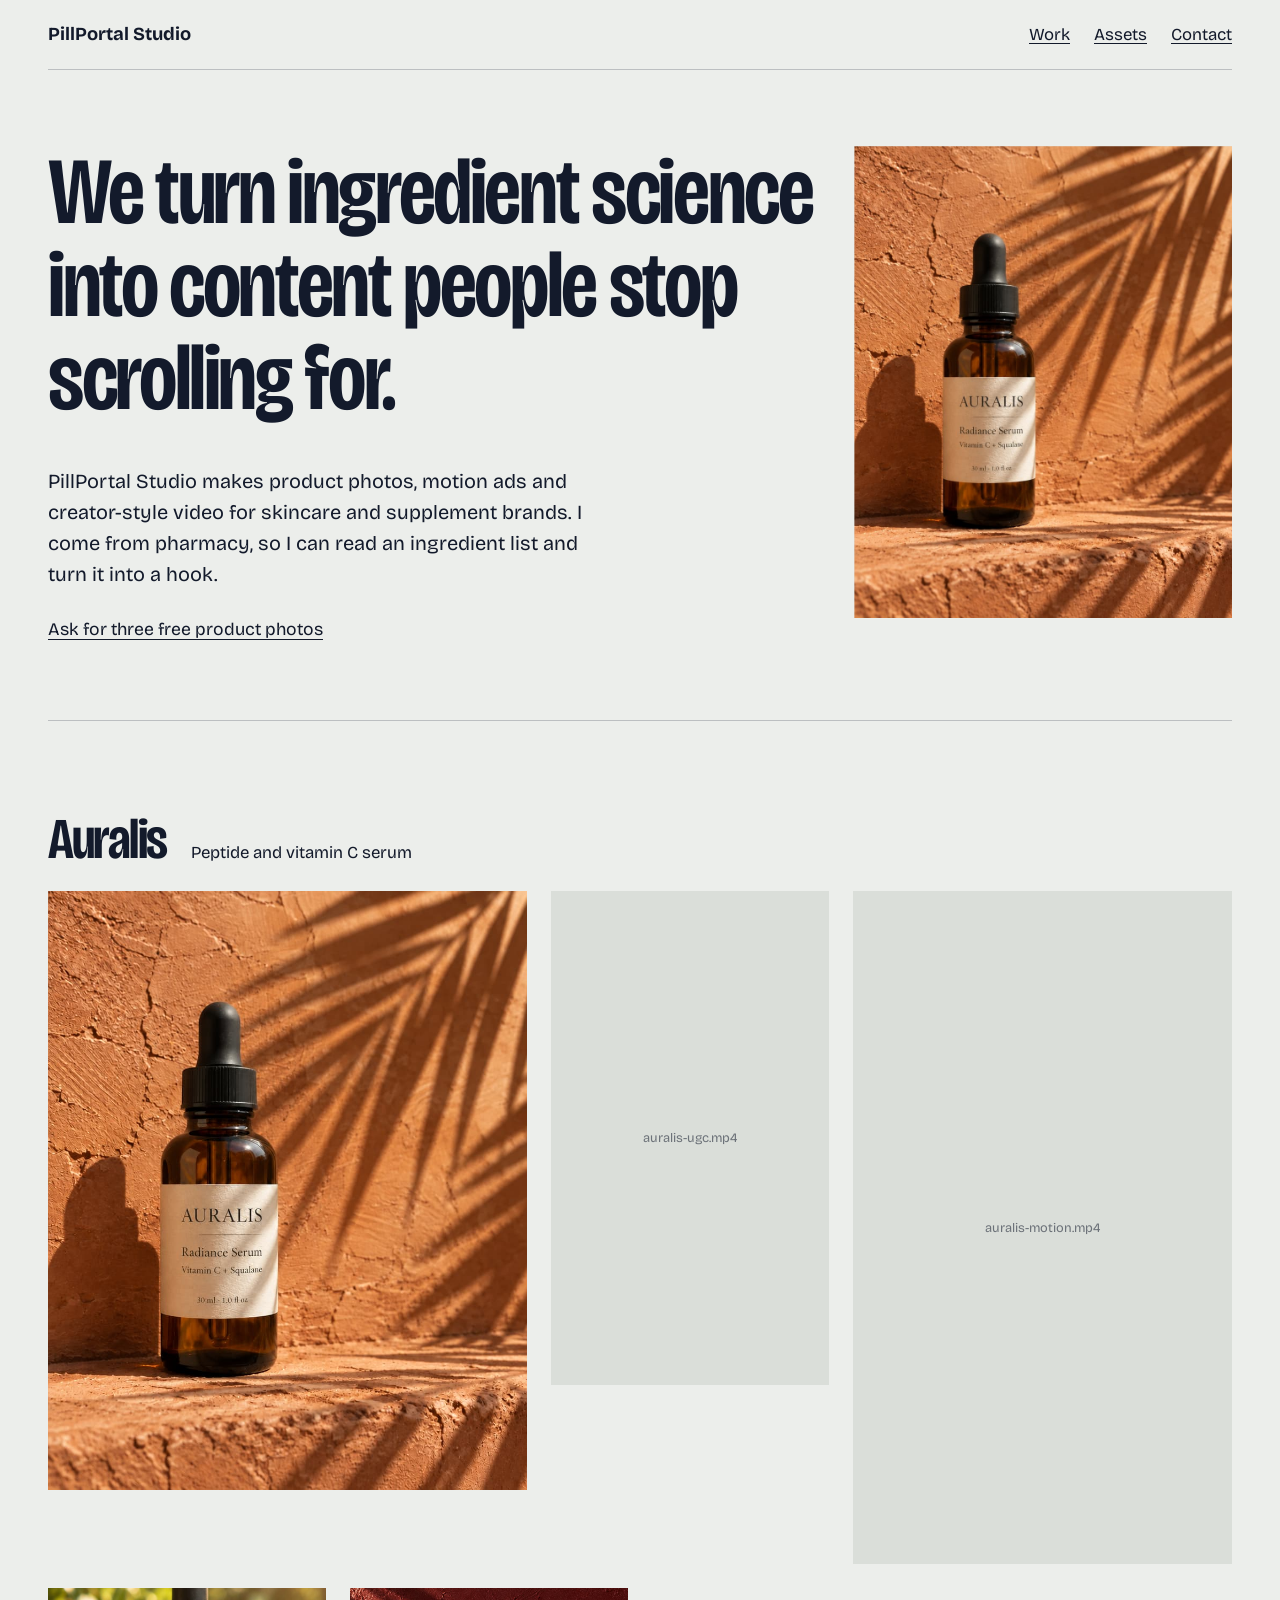
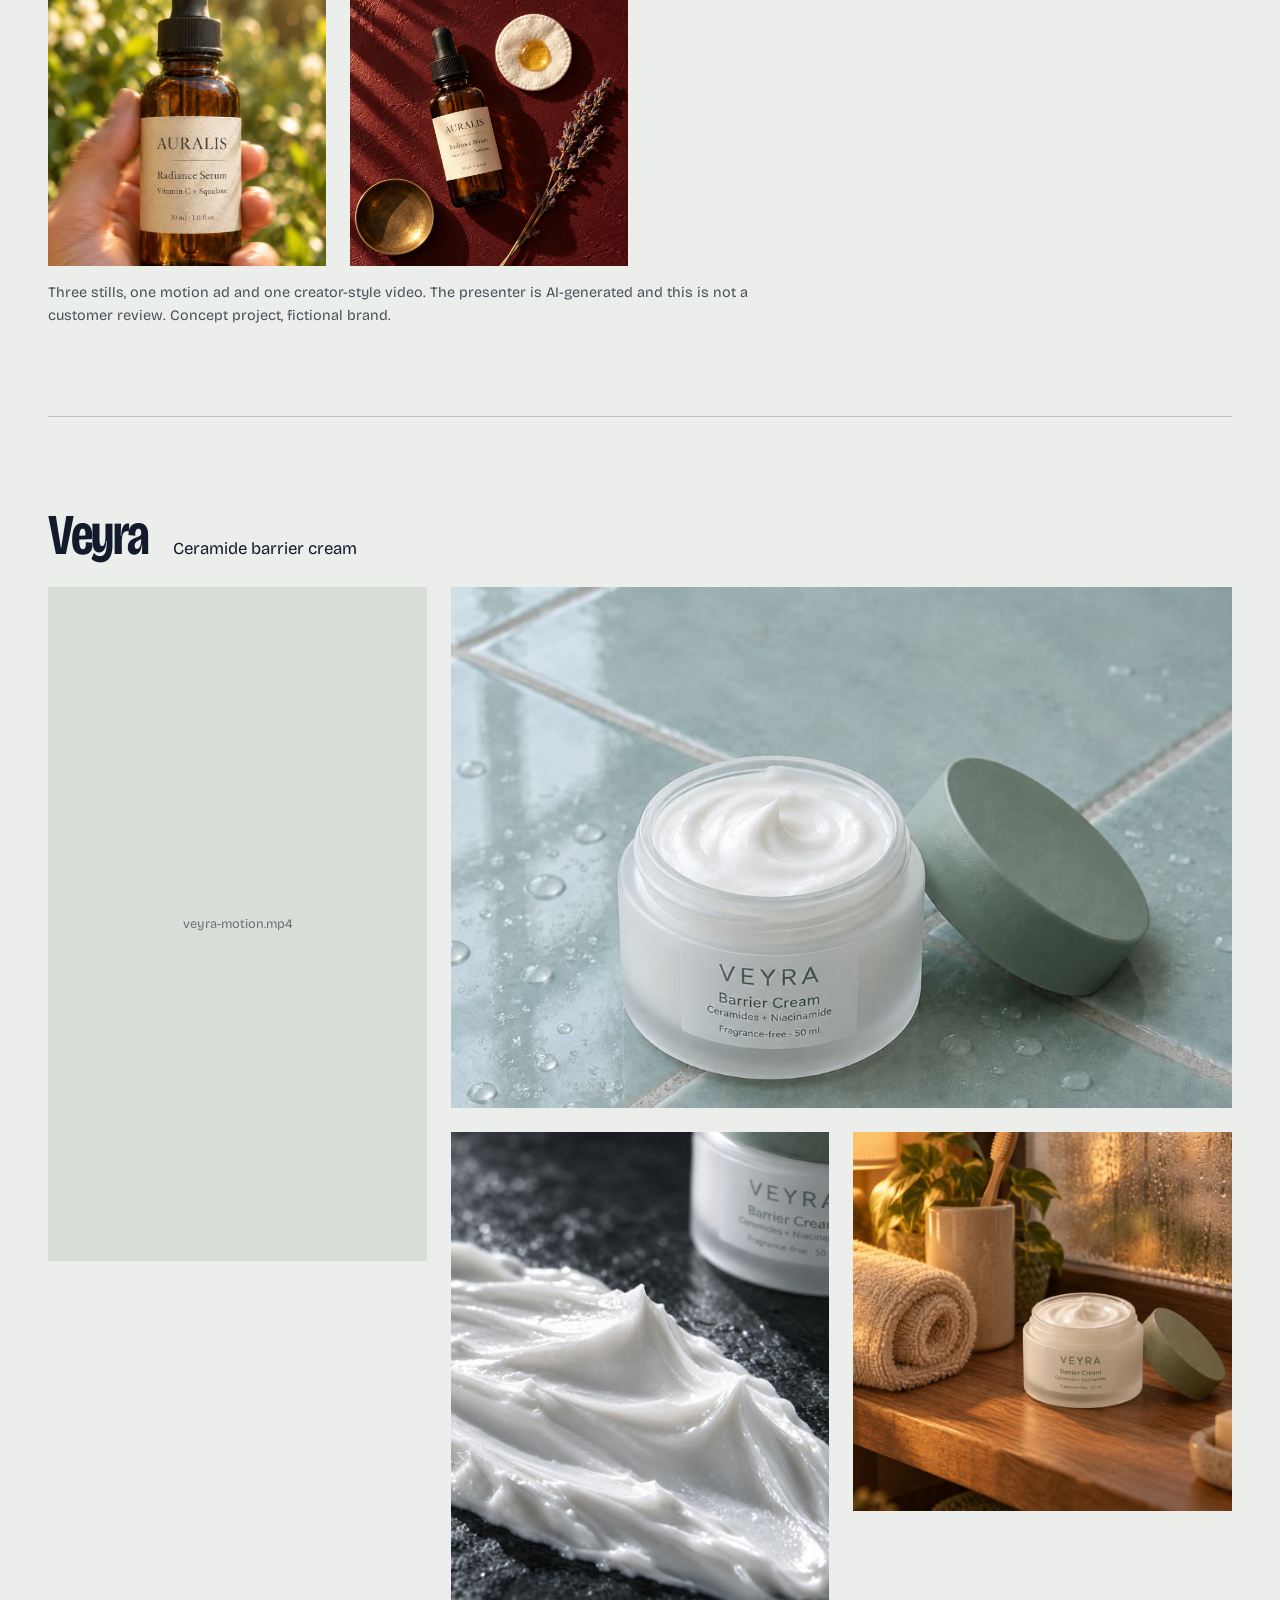
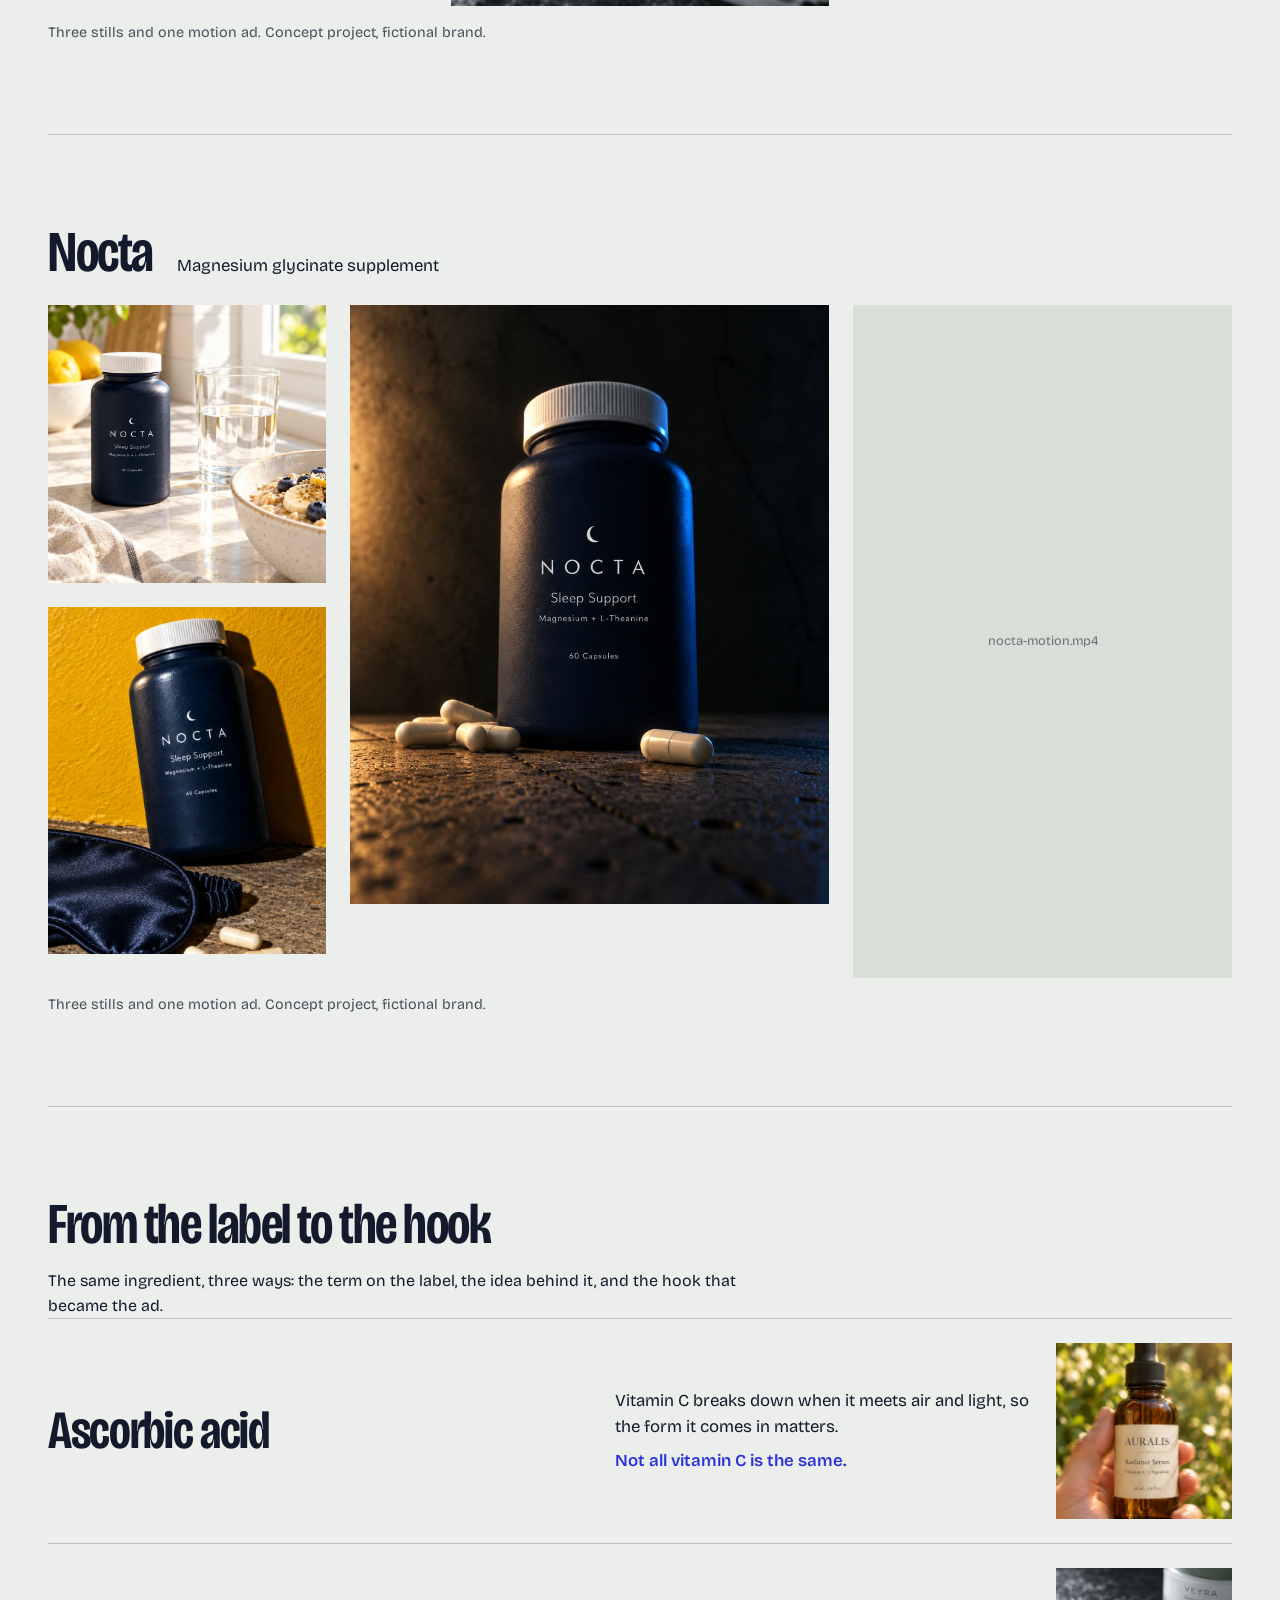
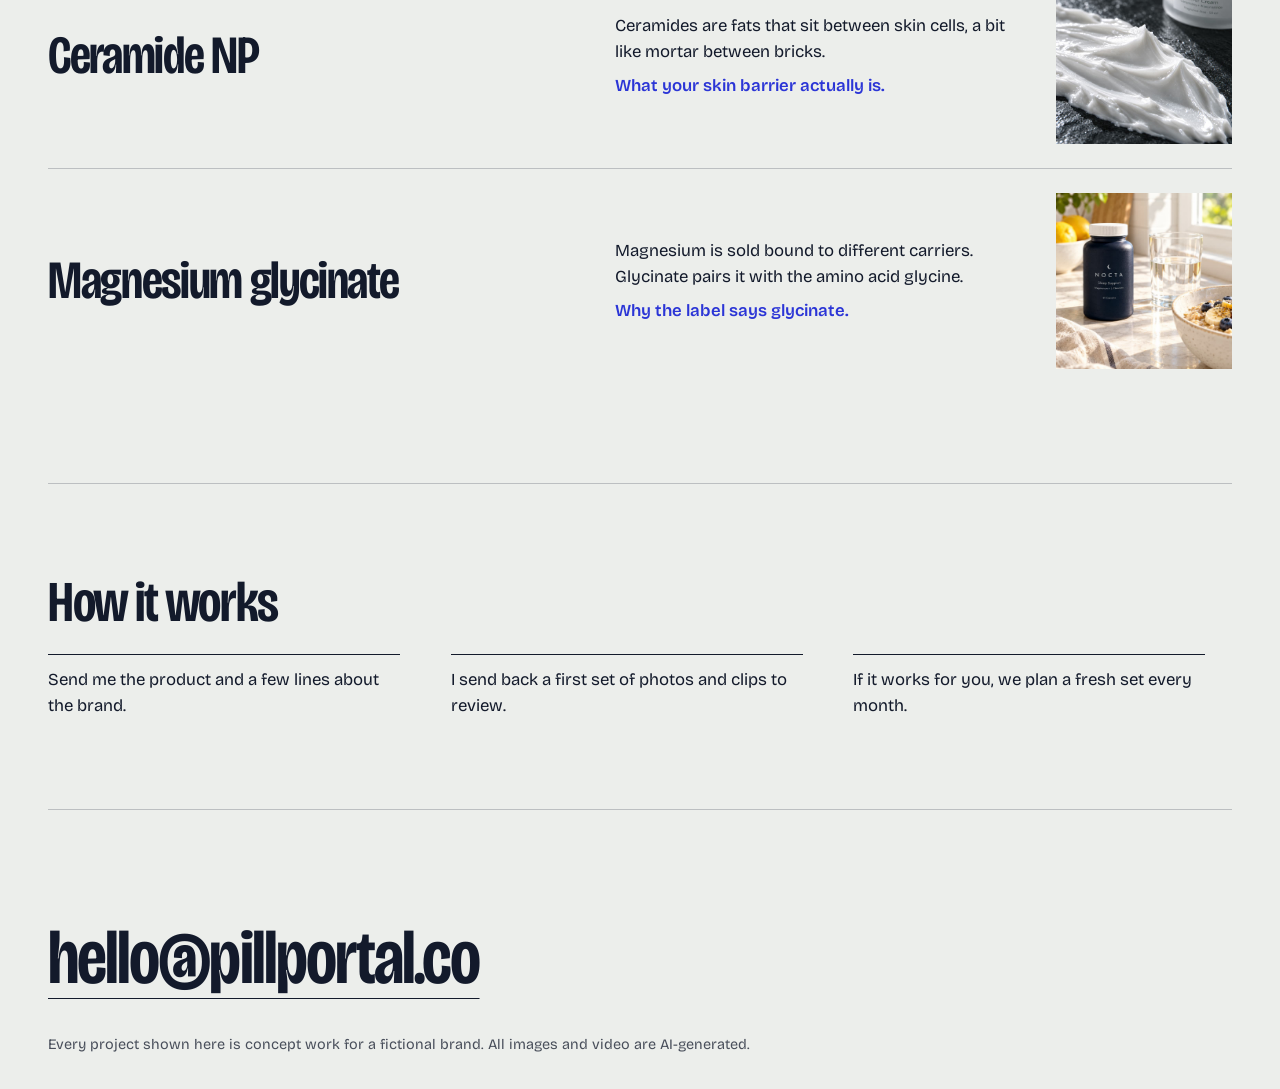
==== index.html @ 3cb45271 "Add files via upload" ====
<!doctype html><html lang="en"><head><title>PillPortal Studio: product content for skincare and supplement brands</title><meta name="description" content="Product photos, motion ads and creator-style video for skincare and supplement brands, written by someone who can read an ingredient list."><meta charset="utf-8"><meta name="viewport" content="width=device-width,initial-scale=1"><link rel="icon" href="data:image/svg+xml,%3Csvg xmlns=%22http://www.w3.org/2000/svg%22 viewBox=%220 0 32 32%22%3E%3Crect x=%224%22 y=%2212%22 width=%2224%22 height=%228%22 rx=%224%22 fill=%22%23131A2B%22/%3E%3Crect x=%2216%22 y=%2212%22 width=%2212%22 height=%228%22 rx=%224%22 fill=%22%232B35D6%22/%3E%3C/svg%3E"><link rel="preconnect" href="https://fonts.googleapis.com"><link rel="preconnect" href="https://fonts.gstatic.com" crossorigin><link href="https://fonts.googleapis.com/css2?family=Bricolage+Grotesque:opsz,wdth,wght@12..96,75..100,200..800&display=swap" rel="stylesheet"><link rel="stylesheet" href="style.css"></head><body><div class="wrap"><header><a class="mark" href="index.html">PillPortal Studio</a><nav><a href="index.html#work">Work</a><a href="assets.html">Assets</a><a href="mailto:hello@pillportal.co">Contact</a></nav></header>
<main><section class="hero"><h1>We turn ingredient science into content people stop scrolling for.</h1>
<p class="lede">PillPortal Studio makes product photos, motion ads and creator-style video for skincare and supplement brands. I come from pharmacy, so I can read an ingredient list and turn it into a hook.</p>
<p class="cta"><a href="mailto:hello@pillportal.co?subject=Three%20free%20product%20photos">Ask for three free product photos</a></p>
<figure class="slot r45" data-file="auralis-01.jpg" style=""><img src="assets/auralis-01.jpg" alt="Auralis serum bottle, concept still" onerror="this.remove()"></figure></section>

<section class="work" id="work"><div class="head"><h2>Auralis</h2><p>Peptide and vitamin C serum</p></div>
<div class="plate">
<figure class="slot r45 wide" data-file="auralis-01.jpg" style="grid-column:1/6"><img src="assets/auralis-01.jpg" alt="Auralis serum, concept still 1" onerror="this.remove()"></figure>
<figure class="slot r916" data-file="auralis-ugc.mp4" style="grid-column:6/9"><video src="assets/auralis-ugc.mp4#t=0.1" controls playsinline preload="metadata" aria-label="Auralis creator-style video" onerror="this.remove()"></video></figure>
<figure class="slot r916" data-file="auralis-motion.mp4" style="grid-column:9/13"><video src="assets/auralis-motion.mp4#t=0.1" autoplay muted loop playsinline preload="metadata" aria-label="Auralis motion ad" onerror="this.remove()"></video></figure>
<figure class="slot r11" data-file="auralis-02.jpg" style="grid-column:1/4"><img src="assets/auralis-02.jpg" alt="Auralis serum, concept still 2" onerror="this.remove()"></figure>
<figure class="slot r11" data-file="auralis-03.jpg" style="grid-column:4/7"><img src="assets/auralis-03.jpg" alt="Auralis serum, concept still 3" onerror="this.remove()"></figure></div>
<p class="note">Three stills, one motion ad and one creator-style video. The presenter is AI-generated and this is not a customer review. Concept project, fictional brand.</p></section>

<section class="work"><div class="head"><h2>Veyra</h2><p>Ceramide barrier cream</p></div>
<div class="plate">
<figure class="slot r916" data-file="veyra-motion.mp4" style="grid-column:1/5"><video src="assets/veyra-motion.mp4#t=0.1" autoplay muted loop playsinline preload="metadata" aria-label="Veyra motion ad" onerror="this.remove()"></video></figure>
<div style="grid-column:5/13;display:grid;gap:inherit"><figure class="slot r32" data-file="veyra-01.jpg" style=""><img src="assets/veyra-01.jpg" alt="Veyra cream, concept still 1" onerror="this.remove()"></figure><div style="display:grid;grid-template-columns:1fr 1fr;gap:inherit"><figure class="slot r45" data-file="veyra-02.jpg" style=""><img src="assets/veyra-02.jpg" alt="Veyra cream, concept still 2" onerror="this.remove()"></figure><figure class="slot r11" data-file="veyra-03.jpg" style=""><img src="assets/veyra-03.jpg" alt="Veyra cream, concept still 3" onerror="this.remove()"></figure></div></div></div>
<p class="note">Three stills and one motion ad. Concept project, fictional brand.</p></section>

<section class="work"><div class="head"><h2>Nocta</h2><p>Magnesium glycinate supplement</p></div>
<div class="plate">
<div style="grid-column:1/4;display:grid;gap:inherit"><figure class="slot r11" data-file="nocta-02.jpg" style=""><img src="assets/nocta-02.jpg" alt="Nocta bottle, concept still 2" onerror="this.remove()"></figure><figure class="slot r45" data-file="nocta-03.jpg" style=""><img src="assets/nocta-03.jpg" alt="Nocta bottle, concept still 3" onerror="this.remove()"></figure></div>
<figure class="slot r45 wide" data-file="nocta-01.jpg" style="grid-column:4/9"><img src="assets/nocta-01.jpg" alt="Nocta bottle, concept still 1" onerror="this.remove()"></figure>
<figure class="slot r916" data-file="nocta-motion.mp4" style="grid-column:9/13"><video src="assets/nocta-motion.mp4#t=0.1" autoplay muted loop playsinline preload="metadata" aria-label="Nocta motion ad" onerror="this.remove()"></video></figure></div>
<p class="note">Three stills and one motion ad. Concept project, fictional brand.</p></section>

<section class="work"><h2>From the label to the hook</h2><p class="note" style="font-size:1rem;opacity:1">The same ingredient, three ways: the term on the label, the idea behind it, and the hook that became the ad.</p>
<div class="row"><div><p class="term">Ascorbic acid</p></div><div><p>Vitamin C breaks down when it meets air and light, so the form it comes in matters.</p><p class="hook">Not all vitamin C is the same.</p></div><figure class="slot r11" data-file="auralis-02.jpg" style=""><img src="assets/auralis-02.jpg" alt="" onerror="this.remove()"></figure></div>
<div class="row"><div><p class="term">Ceramide NP</p></div><div><p>Ceramides are fats that sit between skin cells, a bit like mortar between bricks.</p><p class="hook">What your skin barrier actually is.</p></div><figure class="slot r11" data-file="veyra-02.jpg" style=""><img src="assets/veyra-02.jpg" alt="" onerror="this.remove()"></figure></div>
<div class="row"><div><p class="term">Magnesium glycinate</p></div><div><p>Magnesium is sold bound to different carriers. Glycinate pairs it with the amino acid glycine.</p><p class="hook">Why the label says glycinate.</p></div><figure class="slot r11" data-file="nocta-02.jpg" style=""><img src="assets/nocta-02.jpg" alt="" onerror="this.remove()"></figure></div></section>

<section class="work"><h2>How it works</h2><ol class="steps"><li>Send me the product and a few lines about the brand.</li><li>I send back a first set of photos and clips to review.</li><li>If it works for you, we plan a fresh set every month.</li></ol></section></main>
<footer><a class="mail" href="mailto:hello@pillportal.co">hello@pillportal.co</a><p class="note">Every project shown here is concept work for a fictional brand. All images and video are AI-generated.</p></footer></div></body></html>
---- style.css ----
:root{--paper:#ECEEEB;--ink:#131A2B;--stamp:#2B35D6;--slot:#DADED9;--rule:rgba(19,26,43,.22)}
*{box-sizing:border-box;margin:0}
html{background:var(--paper);color:var(--ink)}
body{font:400 1.05rem/1.55 "Bricolage Grotesque",system-ui,sans-serif;padding:0 clamp(1rem,4vw,3rem)}
a{color:inherit;text-underline-offset:.2em;text-decoration-thickness:1px}
a:hover{color:var(--stamp)}
:focus-visible{outline:2px solid var(--stamp);outline-offset:3px}
.wrap{max-width:84rem;margin:0 auto}
header{display:flex;justify-content:space-between;align-items:baseline;gap:1rem;padding:1.25rem 0;border-bottom:1px solid var(--rule)}
.mark{font-weight:700;font-size:1.15rem;text-decoration:none}
nav{display:flex;gap:1.5rem}
h1,h2,.term{font-weight:600;font-variation-settings:"wdth" 80,"opsz" 96;letter-spacing:-.025em;line-height:.98}
h1{font-size:clamp(2.6rem,7.4vw,6.4rem)}
h2{font-size:clamp(2rem,4.6vw,3.6rem)}
.hero{display:grid;grid-template-columns:repeat(12,1fr);gap:clamp(1rem,2vw,2rem);padding:clamp(2rem,6vw,5rem) 0}
.hero h1{grid-column:1/9}
.lede{grid-column:1/7;font-size:1.25rem;max-width:34rem;margin-top:1rem}
.cta{grid-column:1/7;font-size:1.1rem}
.hero .slot{grid-column:9/13;grid-row:1/4;animation:wipe 1.1s cubic-bezier(.7,0,.2,1) both}
@keyframes wipe{from{clip-path:inset(0 0 100% 0)}to{clip-path:inset(0)}}
@media(prefers-reduced-motion:reduce){.hero .slot{animation:none}}
.slot{position:relative;background:var(--slot);overflow:hidden;display:grid;place-items:center}
.slot::after{content:attr(data-file);font-size:.8rem;opacity:.55;padding:.5rem;text-align:center}
.slot img,.slot video{position:absolute;inset:0;width:100%;height:100%;object-fit:cover;z-index:1;background:var(--slot)}
.r45{aspect-ratio:4/5}.r11{aspect-ratio:1}.r916{aspect-ratio:9/16}.r32{aspect-ratio:3/2}
.work,.block{padding:clamp(2.5rem,7vw,6rem) 0;border-top:1px solid var(--rule)}
.head{display:flex;flex-wrap:wrap;align-items:baseline;gap:.4rem 1.5rem;margin-bottom:1.5rem}
.plate{display:grid;grid-template-columns:repeat(12,1fr);gap:clamp(.75rem,2vw,1.5rem);align-items:start}
.plate>*{min-width:0}
.note{font-size:.9rem;opacity:.75;margin-top:1rem;max-width:46rem}
figcaption{font-size:.85rem;opacity:.75;margin-top:.4rem}
.row{display:grid;grid-template-columns:1.3fr 1fr 11rem;gap:1.5rem;align-items:center;padding:1.5rem 0;border-top:1px solid var(--rule)}
.term{font-size:clamp(1.8rem,4.2vw,3.6rem)}
.hook{color:var(--stamp);font-weight:600;margin-top:.5rem}
ol.steps{display:grid;grid-template-columns:repeat(3,1fr);gap:1.5rem;list-style:none;padding:0;margin-top:1.5rem}
ol.steps li{border-top:1px solid var(--ink);padding-top:.75rem;max-width:22rem}
footer{border-top:1px solid var(--rule);padding:clamp(2.5rem,7vw,6rem) 0 2rem}
.mail{font-size:clamp(1.8rem,6vw,5rem);font-weight:600;font-variation-settings:"wdth" 80,"opsz" 96;letter-spacing:-.025em}
@media(max-width:760px){
.hero h1,.lede,.cta{grid-column:1/-1}
.hero .slot{grid-column:1/-1;grid-row:auto;max-width:22rem}
.plate{grid-template-columns:1fr 1fr}
.plate>*{grid-column:auto!important}
.plate>.wide{grid-column:1/-1!important}
.row{grid-template-columns:1fr}.row .slot{max-width:11rem}
ol.steps{grid-template-columns:1fr}}
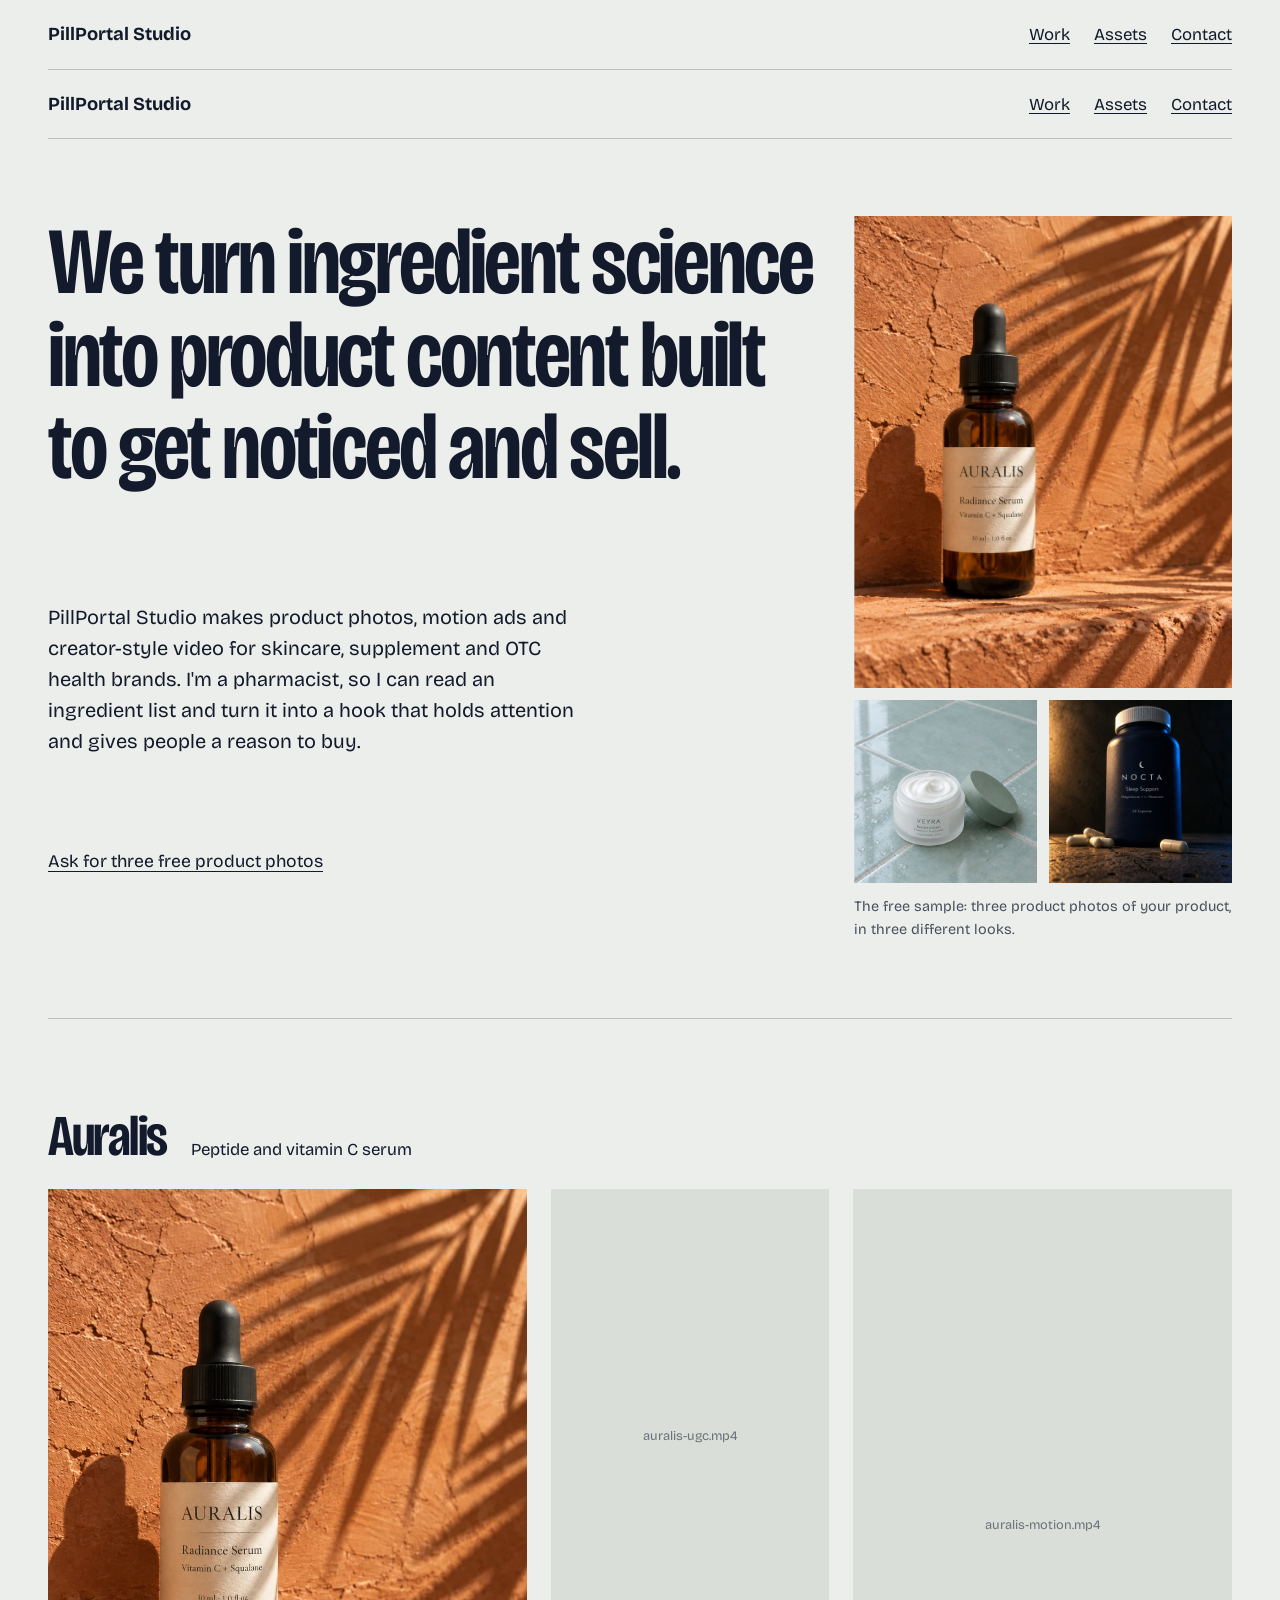
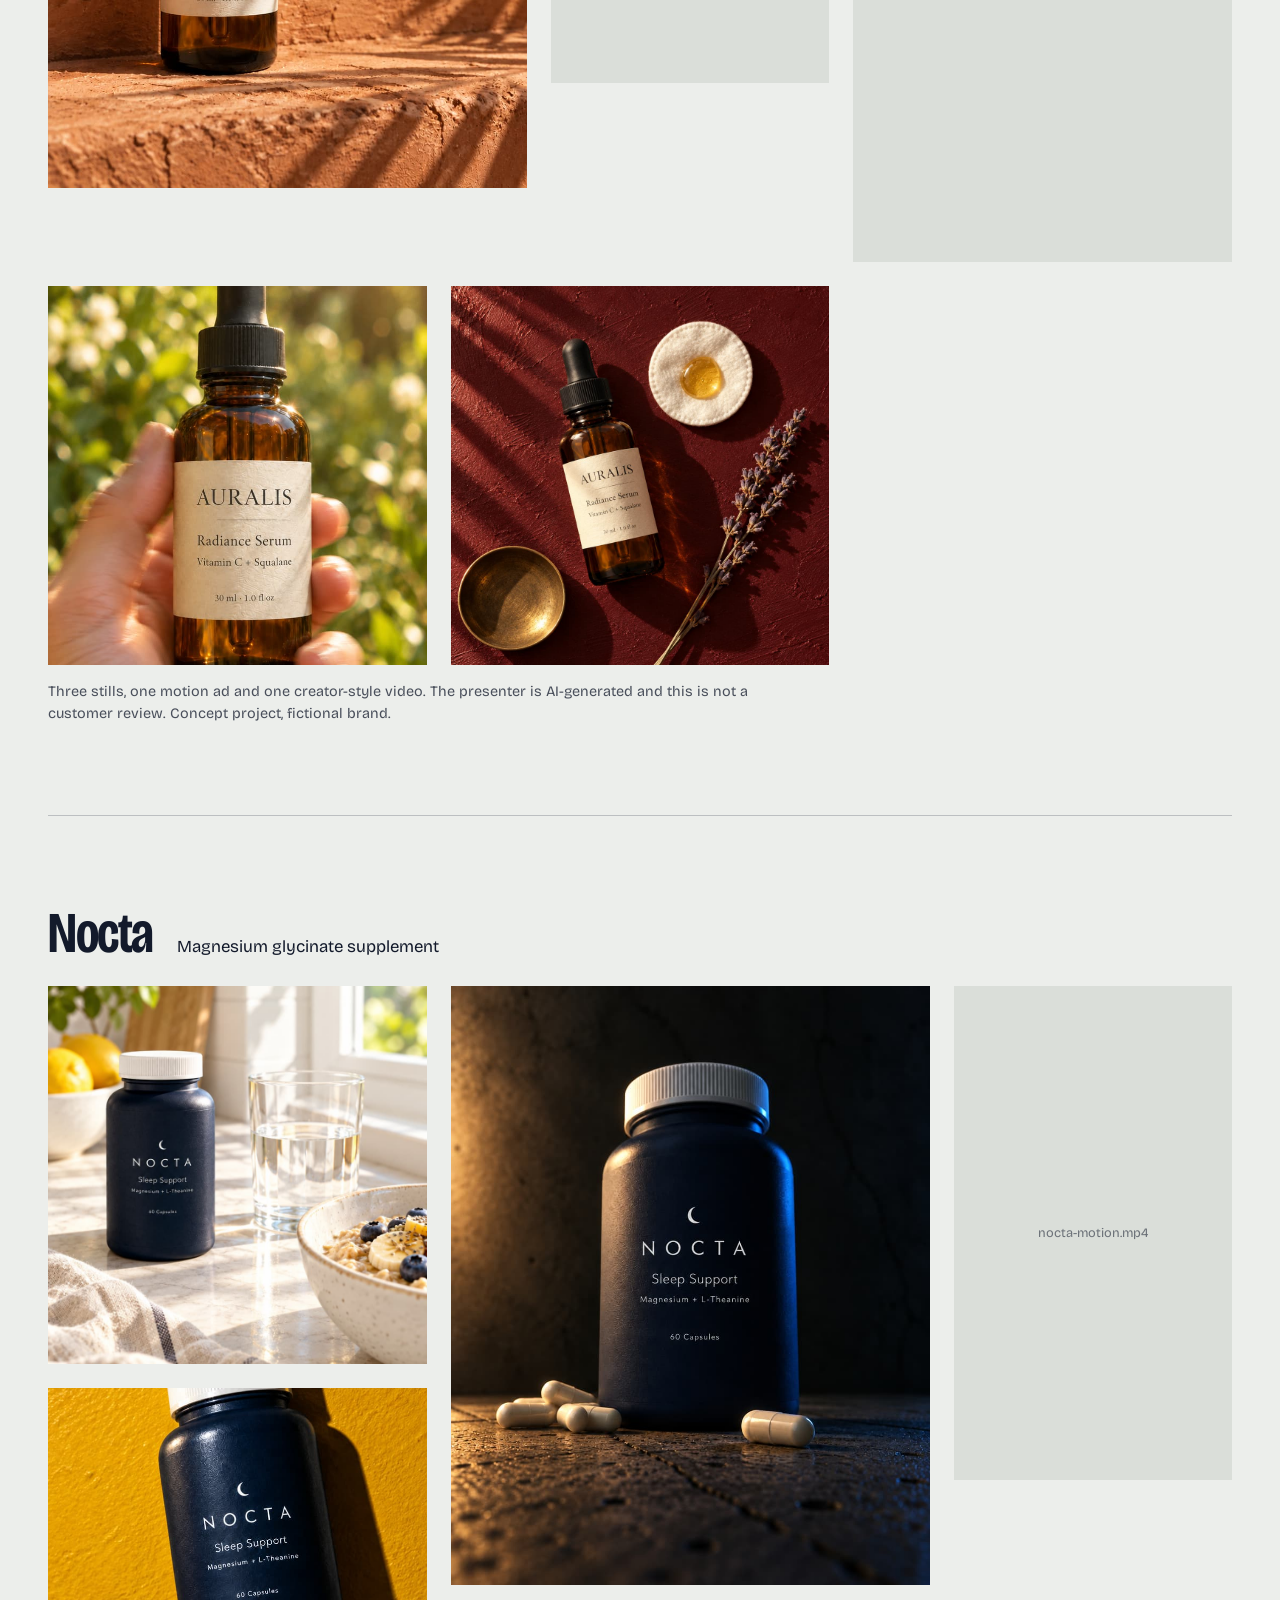
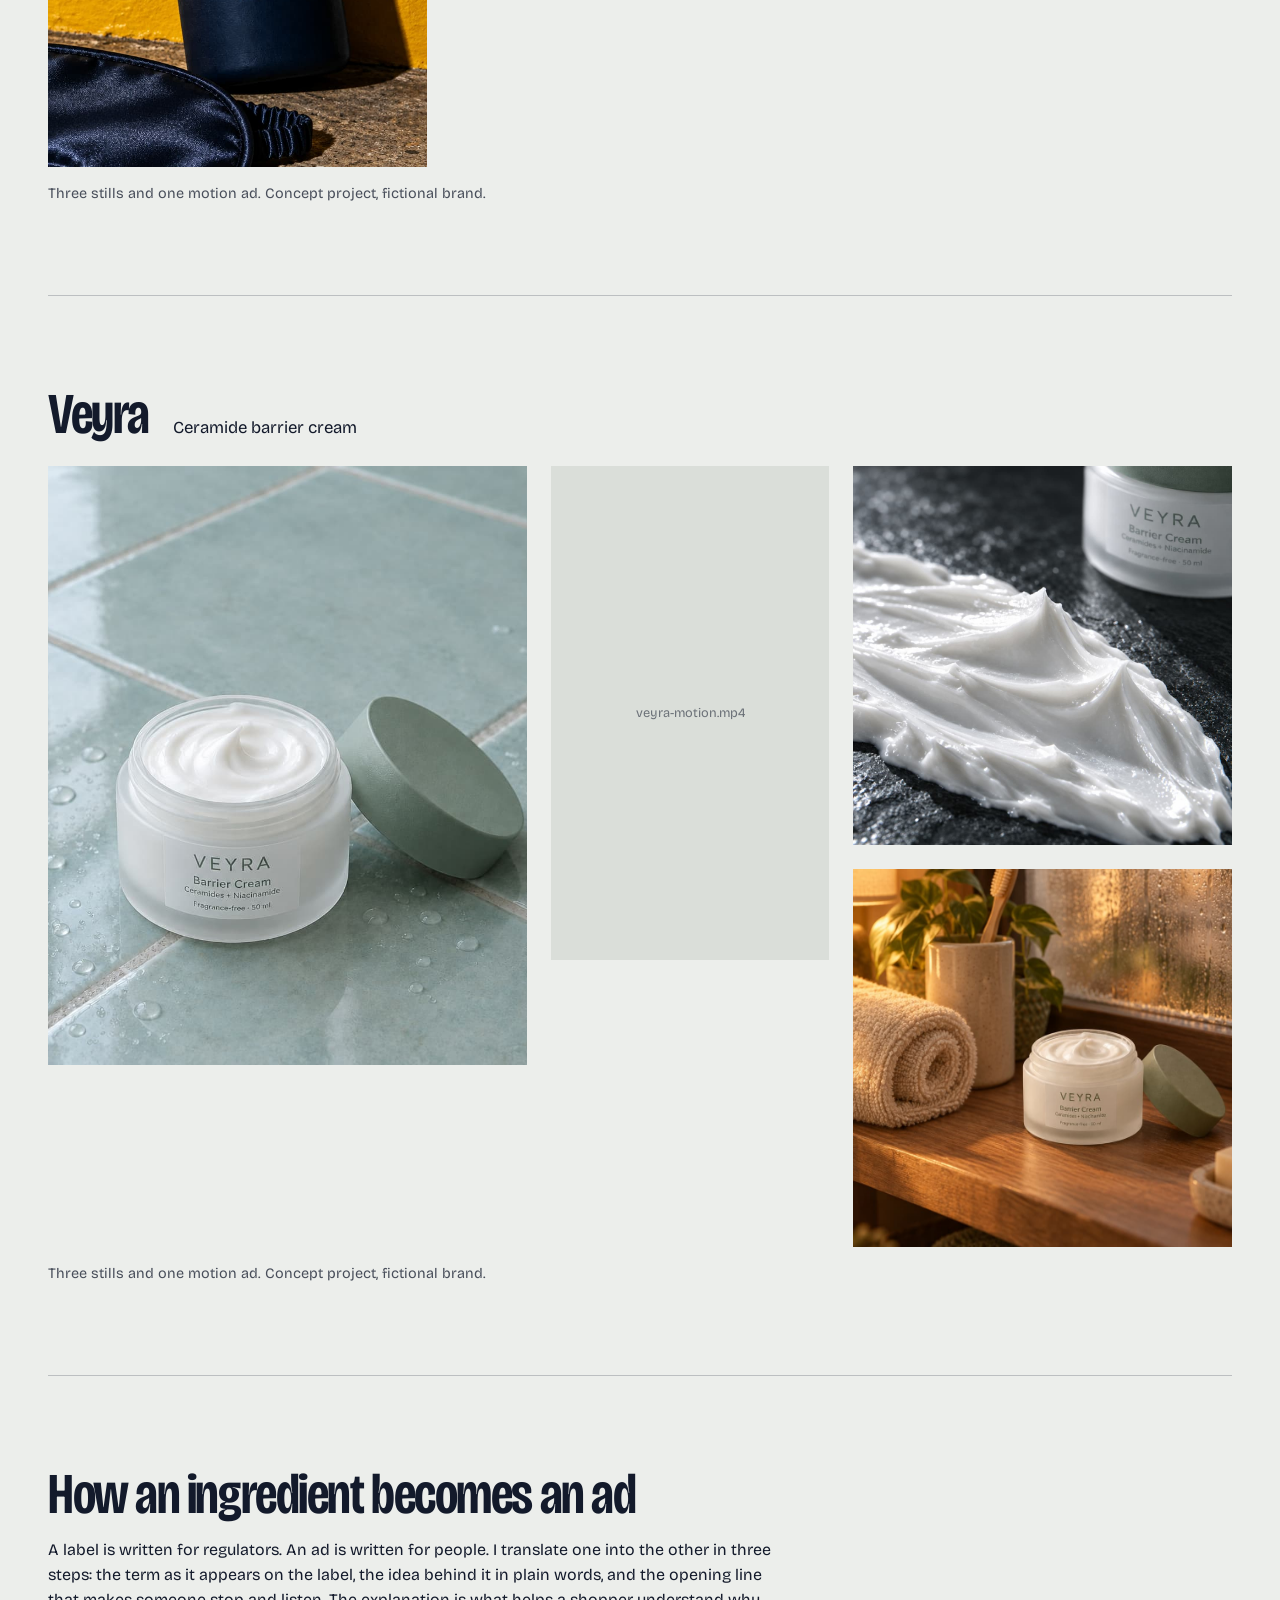
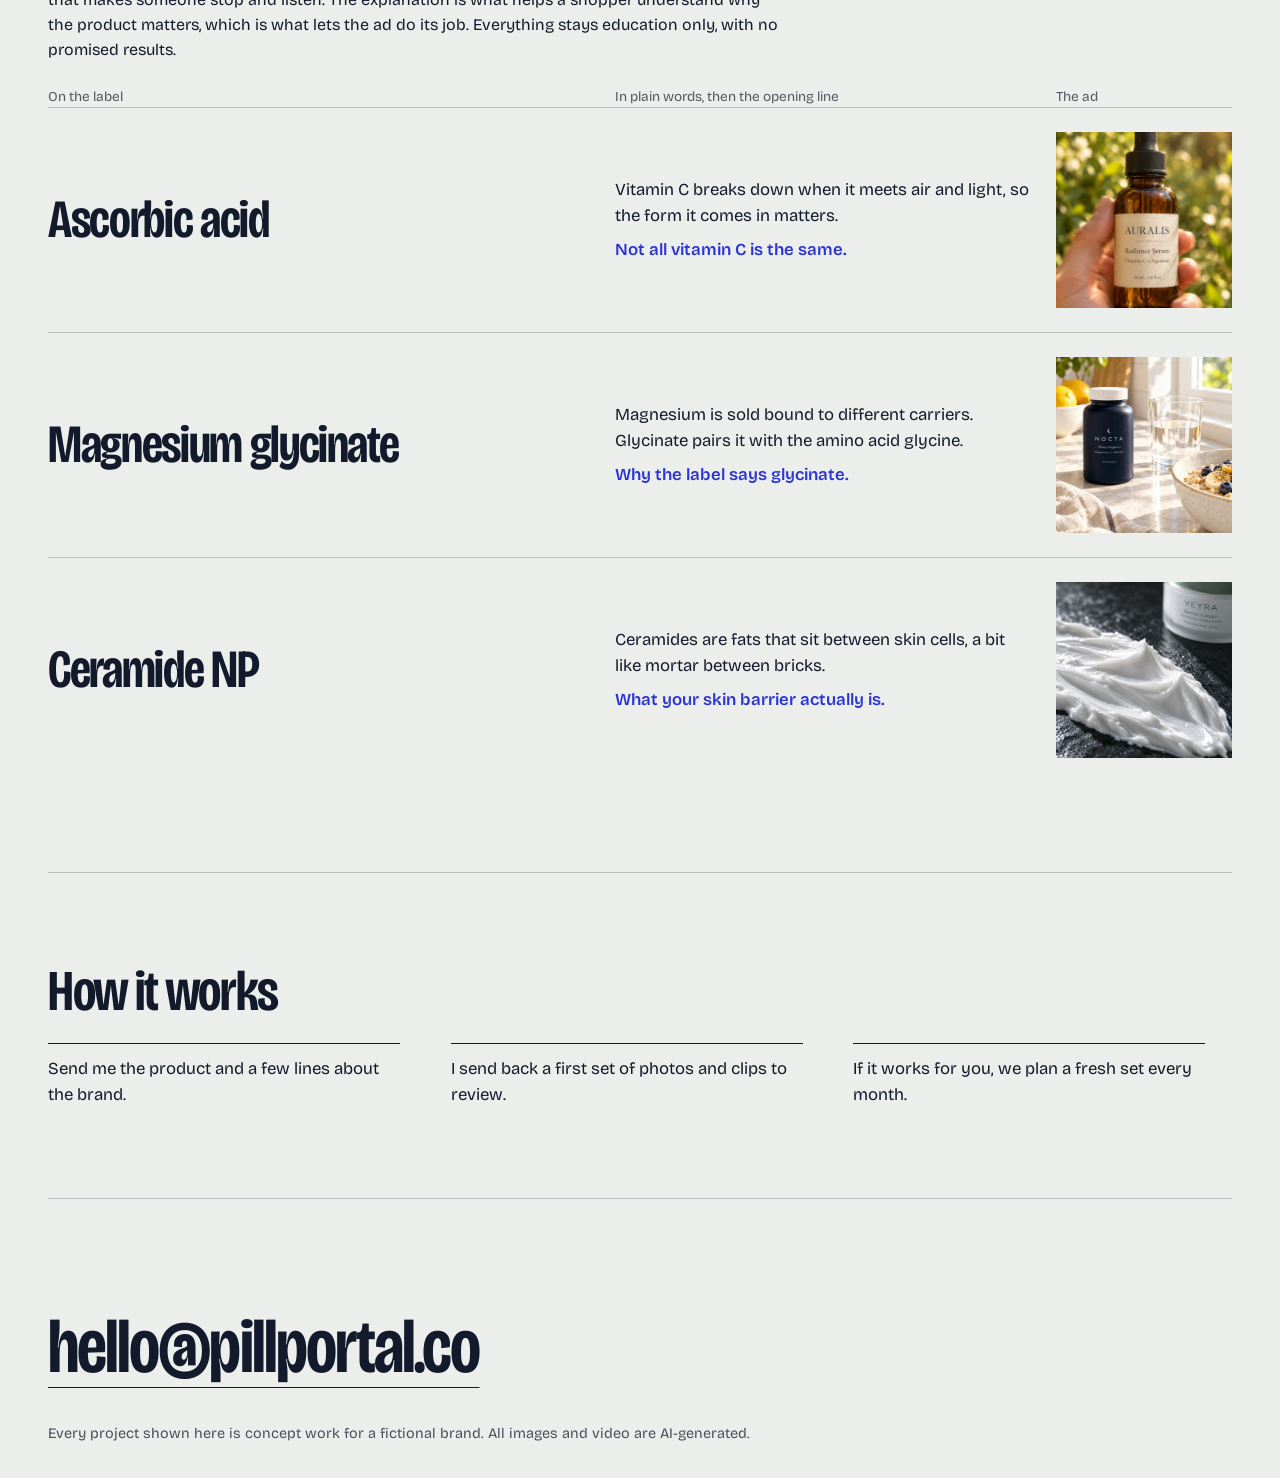
==== commit af0ee6a3: "major changes" ====
--- a/index.html
+++ b/index.html
@@ -1,35 +1,180 @@
-<!doctype html><html lang="en"><head><title>PillPortal Studio: product content for skincare and supplement brands</title><meta name="description" content="Product photos, motion ads and creator-style video for skincare and supplement brands, written by someone who can read an ingredient list."><meta charset="utf-8"><meta name="viewport" content="width=device-width,initial-scale=1"><link rel="icon" href="data:image/svg+xml,%3Csvg xmlns=%22http://www.w3.org/2000/svg%22 viewBox=%220 0 32 32%22%3E%3Crect x=%224%22 y=%2212%22 width=%2224%22 height=%228%22 rx=%224%22 fill=%22%23131A2B%22/%3E%3Crect x=%2216%22 y=%2212%22 width=%2212%22 height=%228%22 rx=%224%22 fill=%22%232B35D6%22/%3E%3C/svg%3E"><link rel="preconnect" href="https://fonts.googleapis.com"><link rel="preconnect" href="https://fonts.gstatic.com" crossorigin><link href="https://fonts.googleapis.com/css2?family=Bricolage+Grotesque:opsz,wdth,wght@12..96,75..100,200..800&display=swap" rel="stylesheet"><link rel="stylesheet" href="style.css"></head><body><div class="wrap"><header><a class="mark" href="index.html">PillPortal Studio</a><nav><a href="index.html#work">Work</a><a href="assets.html">Assets</a><a href="mailto:hello@pillportal.co">Contact</a></nav></header>
-<main><section class="hero"><h1>We turn ingredient science into content people stop scrolling for.</h1>
-<p class="lede">PillPortal Studio makes product photos, motion ads and creator-style video for skincare and supplement brands. I come from pharmacy, so I can read an ingredient list and turn it into a hook.</p>
-<p class="cta"><a href="mailto:hello@pillportal.co?subject=Three%20free%20product%20photos">Ask for three free product photos</a></p>
-<figure class="slot r45" data-file="auralis-01.jpg" style=""><img src="assets/auralis-01.jpg" alt="Auralis serum bottle, concept still" onerror="this.remove()"></figure></section>
+<!doctype html>
+<html lang="en">
 
-<section class="work" id="work"><div class="head"><h2>Auralis</h2><p>Peptide and vitamin C serum</p></div>
-<div class="plate">
-<figure class="slot r45 wide" data-file="auralis-01.jpg" style="grid-column:1/6"><img src="assets/auralis-01.jpg" alt="Auralis serum, concept still 1" onerror="this.remove()"></figure>
-<figure class="slot r916" data-file="auralis-ugc.mp4" style="grid-column:6/9"><video src="assets/auralis-ugc.mp4#t=0.1" controls playsinline preload="metadata" aria-label="Auralis creator-style video" onerror="this.remove()"></video></figure>
-<figure class="slot r916" data-file="auralis-motion.mp4" style="grid-column:9/13"><video src="assets/auralis-motion.mp4#t=0.1" autoplay muted loop playsinline preload="metadata" aria-label="Auralis motion ad" onerror="this.remove()"></video></figure>
-<figure class="slot r11" data-file="auralis-02.jpg" style="grid-column:1/4"><img src="assets/auralis-02.jpg" alt="Auralis serum, concept still 2" onerror="this.remove()"></figure>
-<figure class="slot r11" data-file="auralis-03.jpg" style="grid-column:4/7"><img src="assets/auralis-03.jpg" alt="Auralis serum, concept still 3" onerror="this.remove()"></figure></div>
-<p class="note">Three stills, one motion ad and one creator-style video. The presenter is AI-generated and this is not a customer review. Concept project, fictional brand.</p></section>
+<head>
+    <title>PillPortal Studio: product content for skincare, supplement and OTC brands</title>
+    <meta name="description"
+        content="Product photos, motion ads and creator-style video for skincare, supplement and OTC health brands, made by a pharmacist who can read an ingredient list.">
+    <meta charset="utf-8">
+    <meta name="viewport" content="width=device-width,initial-scale=1">
+    <link rel="icon"
+        href="data:image/svg+xml,%3Csvg xmlns=%22http://www.w3.org/2000/svg%22 viewBox=%220 0 32 32%22%3E%3Crect x=%224%22 y=%2212%22 width=%2224%22 height=%228%22 rx=%224%22 fill=%22%23131A2B%22/%3E%3Crect x=%2216%22 y=%2212%22 width=%2212%22 height=%228%22 rx=%224%22 fill=%22%232B35D6%22/%3E%3C/svg%3E">
+    <link rel="preconnect" href="https://fonts.googleapis.com">
+    <link rel="preconnect" href="https://fonts.gstatic.com" crossorigin>
+    <link
+        href="https://fonts.googleapis.com/css2?family=Bricolage+Grotesque:opsz,wdth,wght@12..96,75..100,200..800&display=swap"
+        rel="stylesheet">
+    <link rel="stylesheet" href="style.css">
+</head>
 
-<section class="work"><div class="head"><h2>Veyra</h2><p>Ceramide barrier cream</p></div>
-<div class="plate">
-<figure class="slot r916" data-file="veyra-motion.mp4" style="grid-column:1/5"><video src="assets/veyra-motion.mp4#t=0.1" autoplay muted loop playsinline preload="metadata" aria-label="Veyra motion ad" onerror="this.remove()"></video></figure>
-<div style="grid-column:5/13;display:grid;gap:inherit"><figure class="slot r32" data-file="veyra-01.jpg" style=""><img src="assets/veyra-01.jpg" alt="Veyra cream, concept still 1" onerror="this.remove()"></figure><div style="display:grid;grid-template-columns:1fr 1fr;gap:inherit"><figure class="slot r45" data-file="veyra-02.jpg" style=""><img src="assets/veyra-02.jpg" alt="Veyra cream, concept still 2" onerror="this.remove()"></figure><figure class="slot r11" data-file="veyra-03.jpg" style=""><img src="assets/veyra-03.jpg" alt="Veyra cream, concept still 3" onerror="this.remove()"></figure></div></div></div>
-<p class="note">Three stills and one motion ad. Concept project, fictional brand.</p></section>
+<body>
+    <div class="wrap">
+        <header><a class="mark" href="index.html">PillPortal Studio</a>
+            <nav><a href="index.html#work">Work</a><a href="assets.html">Assets</a><a
+                    href="mailto:hello@pillportal.co">Contact</a></nav>
+        </header>
+        <header><a class="mark" href="index.html">PillPortal Studio</a>
+            <nav><a href="index.html#work">Work</a><a href="assets.html">Assets</a><a
+                    href="mailto:hello@pillportal.co">Contact</a></nav>
+        </header>
+        <main>
+            <section class="hero">
+                <h1>We turn ingredient science into product content built to get noticed and sell.</h1>
+                <p class="lede">PillPortal Studio makes product photos, motion ads and creator-style video for skincare,
+                    supplement and OTC health brands. I'm a pharmacist, so I can read an ingredient list and turn it
+                    into a hook that holds attention and gives people a reason to buy.</p>
+                <p class="cta"><a href="mailto:hello@pillportal.co?subject=Three%20free%20product%20photos">Ask for
+                        three free product photos</a></p>
+                <div class="samples">
+                    <figure class="slot r45 big" data-file="auralis-01.jpg" style=""><img src="assets/auralis-01.jpg"
+                            alt="Sample product photo, serum" onerror="this.remove()"></figure>
+                    <figure class="slot r11" data-file="veyra-01.jpg" style=""><img src="assets/veyra-01.jpg"
+                            alt="Sample product photo, cream" onerror="this.remove()"></figure>
+                    <figure class="slot r11" data-file="nocta-01.jpg" style=""><img src="assets/nocta-01.jpg"
+                            alt="Sample product photo, supplement bottle" onerror="this.remove()"></figure>
+                    <p class="note">The free sample: three product photos of your product, in three different looks.</p>
+                </div>
+            </section>
+            <section id="work" style="height:0"></section>
+            <section class="work">
+                <div class="head">
+                    <h2>Auralis</h2>
+                    <p>Peptide and vitamin C serum</p>
+                </div>
+                <div class="plate">
+                    <figure class="slot r45 wide" data-file="auralis-01.jpg" style="grid-column:1/6"><img
+                            src="assets/auralis-01.jpg" alt="Auralis serum, concept still 1" onerror="this.remove()">
+                    </figure>
+                    <figure class="slot r916" data-file="auralis-ugc.mp4" style="grid-column:6/9"><video
+                            src="assets/auralis-ugc.mp4" poster="assets/auralis-ugc-poster.jpg" controls playsinline
+                            preload="metadata" aria-label="Auralis creator-style video" onerror="this.remove()"></video>
+                    </figure>
+                    <figure class="slot r916" data-file="auralis-motion.mp4" style="grid-column:9/13"><video
+                            src="assets/auralis-motion.mp4" poster="assets/auralis-motion-poster.jpg" autoplay muted
+                            loop playsinline preload="metadata" aria-label="Auralis motion ad"
+                            onerror="this.remove()"></video></figure>
+                    <figure class="slot r11" data-file="auralis-02.jpg" style="grid-column:1/5"><img
+                            src="assets/auralis-02.jpg" alt="Auralis serum, concept still 2" onerror="this.remove()">
+                    </figure>
+                    <figure class="slot r11" data-file="auralis-03.jpg" style="grid-column:5/9"><img
+                            src="assets/auralis-03.jpg" alt="Auralis serum, concept still 3" onerror="this.remove()">
+                    </figure>
+                </div>
+                <p class="note">Three stills, one motion ad and one creator-style video. The presenter is AI-generated
+                    and this is not a customer review. Concept project, fictional brand.</p>
+            </section>
+            <section class="work">
+                <div class="head">
+                    <h2>Nocta</h2>
+                    <p>Magnesium glycinate supplement</p>
+                </div>
+                <div class="plate">
+                    <div style="grid-column:1/5;display:grid;gap:inherit">
+                        <figure class="slot r11" data-file="nocta-02.jpg" style=""><img src="assets/nocta-02.jpg"
+                                alt="Nocta bottle, concept still 2" onerror="this.remove()"></figure>
+                        <figure class="slot r11" data-file="nocta-03.jpg" style=""><img src="assets/nocta-03.jpg"
+                                alt="Nocta bottle, concept still 3" onerror="this.remove()"></figure>
+                    </div>
+                    <figure class="slot r45 wide" data-file="nocta-01.jpg" style="grid-column:5/10"><img
+                            src="assets/nocta-01.jpg" alt="Nocta bottle, concept still 1" onerror="this.remove()">
+                    </figure>
+                    <figure class="slot r916" data-file="nocta-motion.mp4" style="grid-column:10/13"><video
+                            src="assets/nocta-motion.mp4" poster="assets/nocta-motion-poster.jpg" autoplay muted loop
+                            playsinline preload="metadata" aria-label="Nocta motion ad" onerror="this.remove()"></video>
+                    </figure>
+                </div>
+                <p class="note">Three stills and one motion ad. Concept project, fictional brand.</p>
+            </section>
+            <section class="work">
+                <div class="head">
+                    <h2>Veyra</h2>
+                    <p>Ceramide barrier cream</p>
+                </div>
+                <div class="plate">
+                    <figure class="slot r45 wide" data-file="veyra-01.jpg" style="grid-column:1/6"><img
+                            src="assets/veyra-01.jpg" alt="Veyra cream, concept still 1" onerror="this.remove()">
+                    </figure>
+                    <figure class="slot r916" data-file="veyra-motion.mp4" style="grid-column:6/9"><video
+                            src="assets/veyra-motion.mp4" poster="assets/veyra-motion-poster.jpg" autoplay muted loop
+                            playsinline preload="metadata" aria-label="Veyra motion ad" onerror="this.remove()"></video>
+                    </figure>
+                    <div style="grid-column:9/13;display:grid;gap:inherit">
+                        <figure class="slot r11" data-file="veyra-02.jpg" style=""><img src="assets/veyra-02.jpg"
+                                alt="Veyra cream, concept still 2" onerror="this.remove()"></figure>
+                        <figure class="slot r11" data-file="veyra-03.jpg" style=""><img src="assets/veyra-03.jpg"
+                                alt="Veyra cream, concept still 3" onerror="this.remove()"></figure>
+                    </div>
+                </div>
+                <p class="note">Three stills and one motion ad. Concept project, fictional brand.</p>
+            </section>
+            <section class="work">
+                <h2>How an ingredient becomes an ad</h2>
+                <p class="note" style="font-size:1rem;opacity:1">A label is written for regulators. An ad is written for
+                    people. I translate one into the other in three steps: the term as it appears on the label, the idea
+                    behind it in plain words, and the opening line that makes someone stop and listen. The explanation
+                    is what helps a shopper understand why the product matters, which is what lets the ad do its job.
+                    Everything stays education only, with no promised results.</p>
+                <div class="cols"><span>On the label</span><span>In plain words, then the opening line</span><span>The
+                        ad</span></div>
+                <div class="row">
+                    <div>
+                        <p class="term">Ascorbic acid</p>
+                    </div>
+                    <div>
+                        <p>Vitamin C breaks down when it meets air and light, so the form it comes in matters.</p>
+                        <p class="hook">Not all vitamin C is the same.</p>
+                    </div>
+                    <figure class="slot r11" data-file="auralis-02.jpg" style=""><img src="assets/auralis-02.jpg"
+                            alt="Auralis still" onerror="this.remove()"></figure>
+                </div>
+                <div class="row">
+                    <div>
+                        <p class="term">Magnesium glycinate</p>
+                    </div>
+                    <div>
+                        <p>Magnesium is sold bound to different carriers. Glycinate pairs it with the amino acid
+                            glycine.</p>
+                        <p class="hook">Why the label says glycinate.</p>
+                    </div>
+                    <figure class="slot r11" data-file="nocta-02.jpg" style=""><img src="assets/nocta-02.jpg"
+                            alt="Nocta still" onerror="this.remove()"></figure>
+                </div>
+                <div class="row">
+                    <div>
+                        <p class="term">Ceramide NP</p>
+                    </div>
+                    <div>
+                        <p>Ceramides are fats that sit between skin cells, a bit like mortar between bricks.</p>
+                        <p class="hook">What your skin barrier actually is.</p>
+                    </div>
+                    <figure class="slot r11" data-file="veyra-02.jpg" style=""><img src="assets/veyra-02.jpg"
+                            alt="Veyra still" onerror="this.remove()"></figure>
+                </div>
+            </section>
+            <section class="work">
+                <h2>How it works</h2>
+                <ol class="steps">
+                    <li>Send me the product and a few lines about the brand.</li>
+                    <li>I send back a first set of photos and clips to review.</li>
+                    <li>If it works for you, we plan a fresh set every month.</li>
+                </ol>
+            </section>
+        </main>
+        <footer><a class="mail" href="mailto:hello@pillportal.co">hello@pillportal.co</a>
+            <p class="note">Every project shown here is concept work for a fictional brand. All images and video are
+                AI-generated.</p>
+        </footer>
+    </div>
+</body>
 
-<section class="work"><div class="head"><h2>Nocta</h2><p>Magnesium glycinate supplement</p></div>
-<div class="plate">
-<div style="grid-column:1/4;display:grid;gap:inherit"><figure class="slot r11" data-file="nocta-02.jpg" style=""><img src="assets/nocta-02.jpg" alt="Nocta bottle, concept still 2" onerror="this.remove()"></figure><figure class="slot r45" data-file="nocta-03.jpg" style=""><img src="assets/nocta-03.jpg" alt="Nocta bottle, concept still 3" onerror="this.remove()"></figure></div>
-<figure class="slot r45 wide" data-file="nocta-01.jpg" style="grid-column:4/9"><img src="assets/nocta-01.jpg" alt="Nocta bottle, concept still 1" onerror="this.remove()"></figure>
-<figure class="slot r916" data-file="nocta-motion.mp4" style="grid-column:9/13"><video src="assets/nocta-motion.mp4#t=0.1" autoplay muted loop playsinline preload="metadata" aria-label="Nocta motion ad" onerror="this.remove()"></video></figure></div>
-<p class="note">Three stills and one motion ad. Concept project, fictional brand.</p></section>
-
-<section class="work"><h2>From the label to the hook</h2><p class="note" style="font-size:1rem;opacity:1">The same ingredient, three ways: the term on the label, the idea behind it, and the hook that became the ad.</p>
-<div class="row"><div><p class="term">Ascorbic acid</p></div><div><p>Vitamin C breaks down when it meets air and light, so the form it comes in matters.</p><p class="hook">Not all vitamin C is the same.</p></div><figure class="slot r11" data-file="auralis-02.jpg" style=""><img src="assets/auralis-02.jpg" alt="" onerror="this.remove()"></figure></div>
-<div class="row"><div><p class="term">Ceramide NP</p></div><div><p>Ceramides are fats that sit between skin cells, a bit like mortar between bricks.</p><p class="hook">What your skin barrier actually is.</p></div><figure class="slot r11" data-file="veyra-02.jpg" style=""><img src="assets/veyra-02.jpg" alt="" onerror="this.remove()"></figure></div>
-<div class="row"><div><p class="term">Magnesium glycinate</p></div><div><p>Magnesium is sold bound to different carriers. Glycinate pairs it with the amino acid glycine.</p><p class="hook">Why the label says glycinate.</p></div><figure class="slot r11" data-file="nocta-02.jpg" style=""><img src="assets/nocta-02.jpg" alt="" onerror="this.remove()"></figure></div></section>
-
-<section class="work"><h2>How it works</h2><ol class="steps"><li>Send me the product and a few lines about the brand.</li><li>I send back a first set of photos and clips to review.</li><li>If it works for you, we plan a fresh set every month.</li></ol></section></main>
-<footer><a class="mail" href="mailto:hello@pillportal.co">hello@pillportal.co</a><p class="note">Every project shown here is concept work for a fictional brand. All images and video are AI-generated.</p></footer></div></body></html>
+</html>
--- a/style.css
+++ b/style.css
@@ -1,46 +1,316 @@
-:root{--paper:#ECEEEB;--ink:#131A2B;--stamp:#2B35D6;--slot:#DADED9;--rule:rgba(19,26,43,.22)}
-*{box-sizing:border-box;margin:0}
-html{background:var(--paper);color:var(--ink)}
-body{font:400 1.05rem/1.55 "Bricolage Grotesque",system-ui,sans-serif;padding:0 clamp(1rem,4vw,3rem)}
-a{color:inherit;text-underline-offset:.2em;text-decoration-thickness:1px}
-a:hover{color:var(--stamp)}
-:focus-visible{outline:2px solid var(--stamp);outline-offset:3px}
-.wrap{max-width:84rem;margin:0 auto}
-header{display:flex;justify-content:space-between;align-items:baseline;gap:1rem;padding:1.25rem 0;border-bottom:1px solid var(--rule)}
-.mark{font-weight:700;font-size:1.15rem;text-decoration:none}
-nav{display:flex;gap:1.5rem}
-h1,h2,.term{font-weight:600;font-variation-settings:"wdth" 80,"opsz" 96;letter-spacing:-.025em;line-height:.98}
-h1{font-size:clamp(2.6rem,7.4vw,6.4rem)}
-h2{font-size:clamp(2rem,4.6vw,3.6rem)}
-.hero{display:grid;grid-template-columns:repeat(12,1fr);gap:clamp(1rem,2vw,2rem);padding:clamp(2rem,6vw,5rem) 0}
-.hero h1{grid-column:1/9}
-.lede{grid-column:1/7;font-size:1.25rem;max-width:34rem;margin-top:1rem}
-.cta{grid-column:1/7;font-size:1.1rem}
-.hero .slot{grid-column:9/13;grid-row:1/4;animation:wipe 1.1s cubic-bezier(.7,0,.2,1) both}
-@keyframes wipe{from{clip-path:inset(0 0 100% 0)}to{clip-path:inset(0)}}
-@media(prefers-reduced-motion:reduce){.hero .slot{animation:none}}
-.slot{position:relative;background:var(--slot);overflow:hidden;display:grid;place-items:center}
-.slot::after{content:attr(data-file);font-size:.8rem;opacity:.55;padding:.5rem;text-align:center}
-.slot img,.slot video{position:absolute;inset:0;width:100%;height:100%;object-fit:cover;z-index:1;background:var(--slot)}
-.r45{aspect-ratio:4/5}.r11{aspect-ratio:1}.r916{aspect-ratio:9/16}.r32{aspect-ratio:3/2}
-.work,.block{padding:clamp(2.5rem,7vw,6rem) 0;border-top:1px solid var(--rule)}
-.head{display:flex;flex-wrap:wrap;align-items:baseline;gap:.4rem 1.5rem;margin-bottom:1.5rem}
-.plate{display:grid;grid-template-columns:repeat(12,1fr);gap:clamp(.75rem,2vw,1.5rem);align-items:start}
-.plate>*{min-width:0}
-.note{font-size:.9rem;opacity:.75;margin-top:1rem;max-width:46rem}
-figcaption{font-size:.85rem;opacity:.75;margin-top:.4rem}
-.row{display:grid;grid-template-columns:1.3fr 1fr 11rem;gap:1.5rem;align-items:center;padding:1.5rem 0;border-top:1px solid var(--rule)}
-.term{font-size:clamp(1.8rem,4.2vw,3.6rem)}
-.hook{color:var(--stamp);font-weight:600;margin-top:.5rem}
-ol.steps{display:grid;grid-template-columns:repeat(3,1fr);gap:1.5rem;list-style:none;padding:0;margin-top:1.5rem}
-ol.steps li{border-top:1px solid var(--ink);padding-top:.75rem;max-width:22rem}
-footer{border-top:1px solid var(--rule);padding:clamp(2.5rem,7vw,6rem) 0 2rem}
-.mail{font-size:clamp(1.8rem,6vw,5rem);font-weight:600;font-variation-settings:"wdth" 80,"opsz" 96;letter-spacing:-.025em}
-@media(max-width:760px){
-.hero h1,.lede,.cta{grid-column:1/-1}
-.hero .slot{grid-column:1/-1;grid-row:auto;max-width:22rem}
-.plate{grid-template-columns:1fr 1fr}
-.plate>*{grid-column:auto!important}
-.plate>.wide{grid-column:1/-1!important}
-.row{grid-template-columns:1fr}.row .slot{max-width:11rem}
-ol.steps{grid-template-columns:1fr}}
+:root {
+    --paper: #ECEEEB;
+    --ink: #131A2B;
+    --stamp: #2B35D6;
+    --slot: #DADED9;
+    --rule: rgba(19, 26, 43, .22)
+}
+
+* {
+    box-sizing: border-box;
+    margin: 0
+}
+
+html {
+    background: var(--paper);
+    color: var(--ink)
+}
+
+body {
+    font: 400 1.05rem/1.55 "Bricolage Grotesque", system-ui, sans-serif;
+    padding: 0 clamp(1rem, 4vw, 3rem)
+}
+
+a {
+    color: inherit;
+    text-underline-offset: .2em;
+    text-decoration-thickness: 1px
+}
+
+a:hover {
+    color: var(--stamp)
+}
+
+:focus-visible {
+    outline: 2px solid var(--stamp);
+    outline-offset: 3px
+}
+
+.wrap {
+    max-width: 84rem;
+    margin: 0 auto
+}
+
+header {
+    display: flex;
+    justify-content: space-between;
+    align-items: baseline;
+    gap: 1rem;
+    padding: 1.25rem 0;
+    border-bottom: 1px solid var(--rule)
+}
+
+.mark {
+    font-weight: 700;
+    font-size: 1.15rem;
+    text-decoration: none
+}
+
+nav {
+    display: flex;
+    gap: 1.5rem
+}
+
+h1,
+h2,
+.term {
+    font-weight: 600;
+    font-variation-settings: "wdth" 80, "opsz" 96;
+    letter-spacing: -.025em;
+    line-height: .98
+}
+
+h1 {
+    font-size: clamp(2.6rem, 7.4vw, 6.4rem)
+}
+
+h2 {
+    font-size: clamp(2rem, 4.6vw, 3.6rem)
+}
+
+.hero {
+    display: grid;
+    grid-template-columns: repeat(12, 1fr);
+    gap: clamp(1rem, 2vw, 2rem);
+    padding: clamp(2rem, 6vw, 5rem) 0
+}
+
+.hero h1 {
+    grid-column: 1/9
+}
+
+.lede {
+    grid-column: 1/7;
+    font-size: 1.25rem;
+    max-width: 34rem;
+    margin-top: 1rem
+}
+
+.cta {
+    grid-column: 1/7;
+    font-size: 1.1rem
+}
+
+.samples {
+    grid-column: 9/13;
+    grid-row: 1/4;
+    display: grid;
+    grid-template-columns: 1fr 1fr;
+    gap: .75rem;
+    align-content: start;
+    animation: wipe 1.1s cubic-bezier(.7, 0, .2, 1) both
+}
+
+.samples .big,
+.samples .note {
+    grid-column: 1/-1
+}
+
+.samples .note {
+    margin-top: .1rem
+}
+
+@keyframes wipe {
+    from {
+        clip-path: inset(0 0 100% 0)
+    }
+
+    to {
+        clip-path: inset(0)
+    }
+}
+
+@media(prefers-reduced-motion:reduce) {
+    .samples {
+        animation: none
+    }
+}
+
+.slot {
+    position: relative;
+    background: var(--slot);
+    overflow: hidden;
+    display: grid;
+    place-items: center
+}
+
+.slot::after {
+    content: attr(data-file);
+    font-size: .8rem;
+    opacity: .55;
+    padding: .5rem;
+    text-align: center
+}
+
+.slot img,
+.slot video {
+    position: absolute;
+    inset: 0;
+    width: 100%;
+    height: 100%;
+    object-fit: cover;
+    z-index: 1;
+    background: var(--slot)
+}
+
+.r45 {
+    aspect-ratio: 4/5
+}
+
+.r11 {
+    aspect-ratio: 1
+}
+
+.r916 {
+    aspect-ratio: 9/16
+}
+
+.r32 {
+    aspect-ratio: 3/2
+}
+
+.work,
+.block {
+    padding: clamp(2.5rem, 7vw, 6rem) 0;
+    border-top: 1px solid var(--rule)
+}
+
+.head {
+    display: flex;
+    flex-wrap: wrap;
+    align-items: baseline;
+    gap: .4rem 1.5rem;
+    margin-bottom: 1.5rem
+}
+
+.plate {
+    display: grid;
+    grid-template-columns: repeat(12, 1fr);
+    gap: clamp(.75rem, 2vw, 1.5rem);
+    align-items: start
+}
+
+.plate>* {
+    min-width: 0
+}
+
+.note {
+    font-size: .9rem;
+    opacity: .75;
+    margin-top: 1rem;
+    max-width: 46rem
+}
+
+figcaption {
+    font-size: .85rem;
+    opacity: .75;
+    margin-top: .4rem
+}
+
+.row {
+    display: grid;
+    grid-template-columns: 1.3fr 1fr 11rem;
+    gap: 1.5rem;
+    align-items: center;
+    padding: 1.5rem 0;
+    border-top: 1px solid var(--rule)
+}
+
+.cols {
+    display: grid;
+    grid-template-columns: 1.3fr 1fr 11rem;
+    gap: 1.5rem;
+    font-size: .85rem;
+    opacity: .7;
+    padding-top: 1.5rem
+}
+
+.term {
+    font-size: clamp(1.8rem, 4.2vw, 3.6rem)
+}
+
+.hook {
+    color: var(--stamp);
+    font-weight: 600;
+    margin-top: .5rem
+}
+
+ol.steps {
+    display: grid;
+    grid-template-columns: repeat(3, 1fr);
+    gap: 1.5rem;
+    list-style: none;
+    padding: 0;
+    margin-top: 1.5rem
+}
+
+ol.steps li {
+    border-top: 1px solid var(--ink);
+    padding-top: .75rem;
+    max-width: 22rem
+}
+
+footer {
+    border-top: 1px solid var(--rule);
+    padding: clamp(2.5rem, 7vw, 6rem) 0 2rem
+}
+
+.mail {
+    font-size: clamp(1.8rem, 6vw, 5rem);
+    font-weight: 600;
+    font-variation-settings: "wdth" 80, "opsz" 96;
+    letter-spacing: -.025em
+}
+
+@media(max-width:760px) {
+
+    .hero h1,
+    .lede,
+    .cta {
+        grid-column: 1/-1
+    }
+
+    .samples {
+        grid-column: 1/-1;
+        grid-row: auto;
+        max-width: 26rem
+    }
+
+    .cols {
+        display: none !important
+    }
+
+    .plate {
+        grid-template-columns: 1fr 1fr
+    }
+
+    .plate>* {
+        grid-column: auto !important
+    }
+
+    .plate>.wide {
+        grid-column: 1/-1 !important
+    }
+
+    .row {
+        grid-template-columns: 1fr
+    }
+
+    .row .slot {
+        max-width: 11rem
+    }
+
+    ol.steps {
+        grid-template-columns: 1fr
+    }
+}
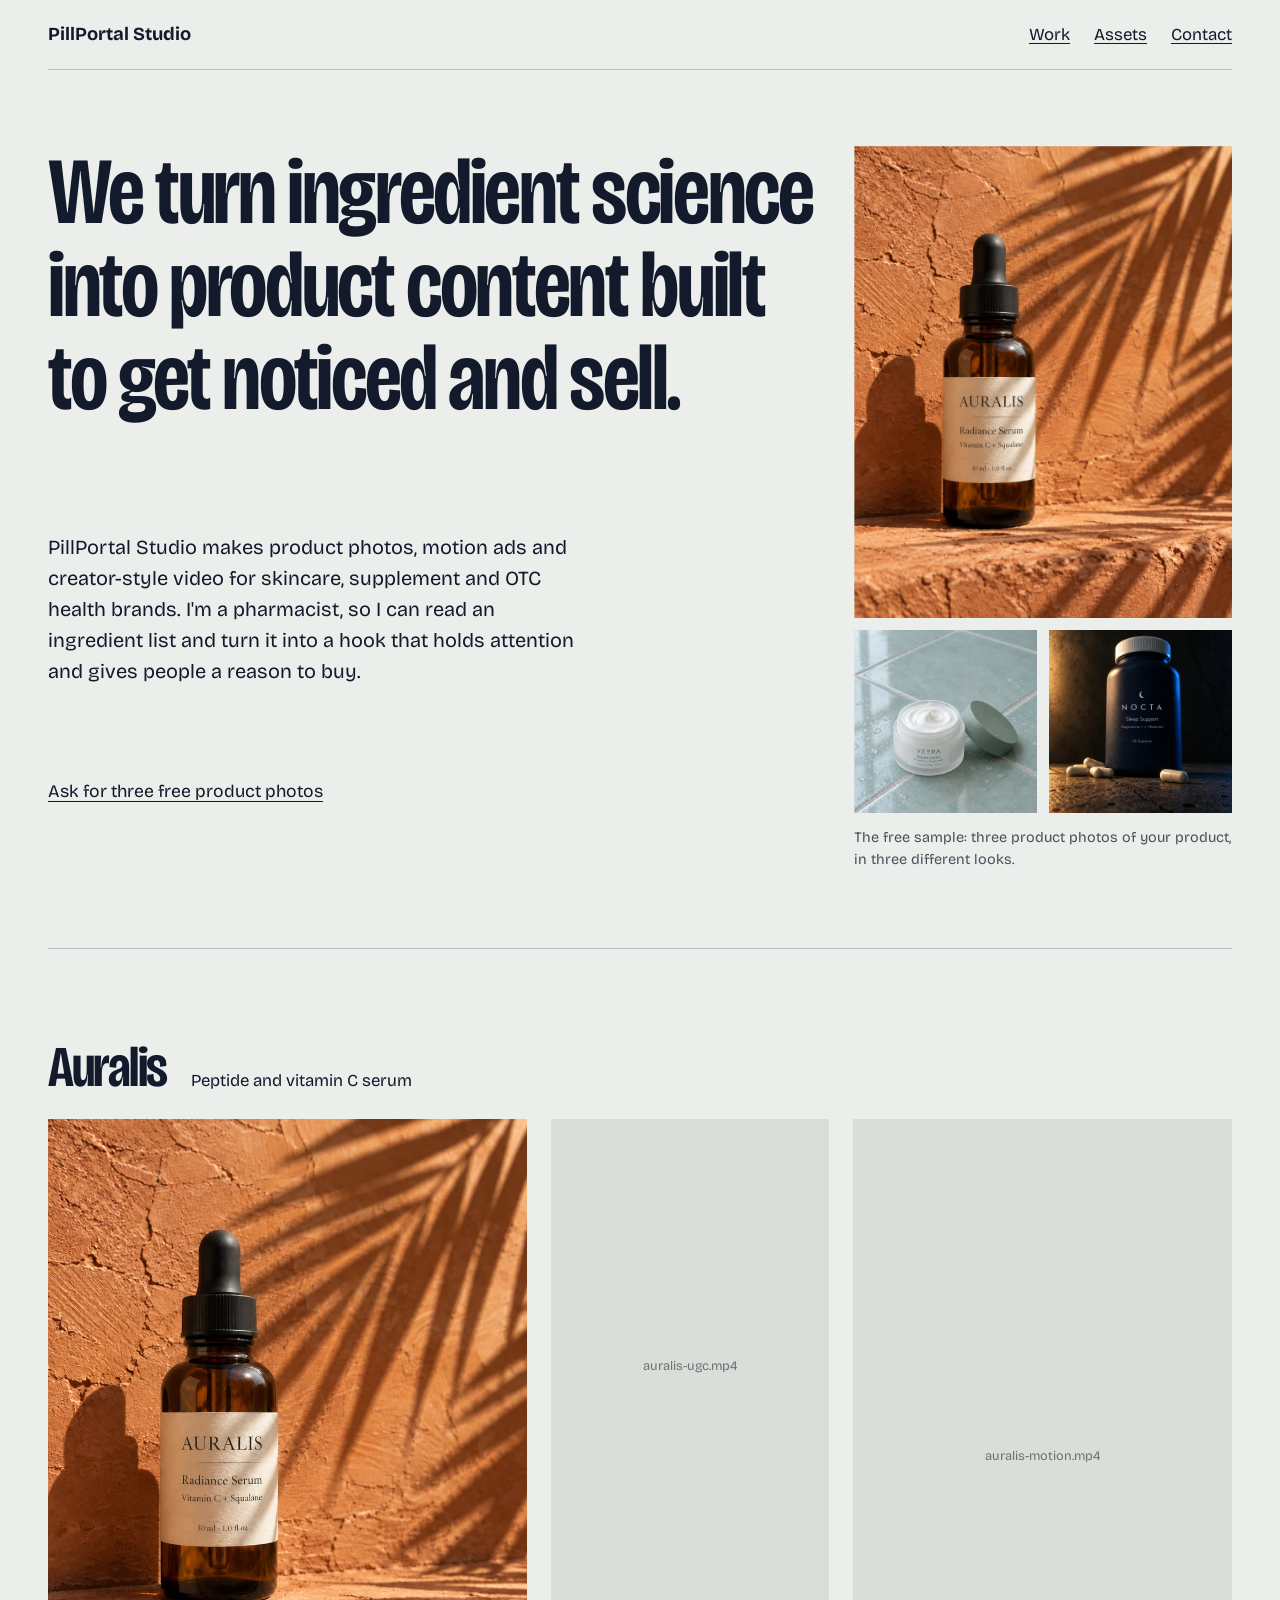
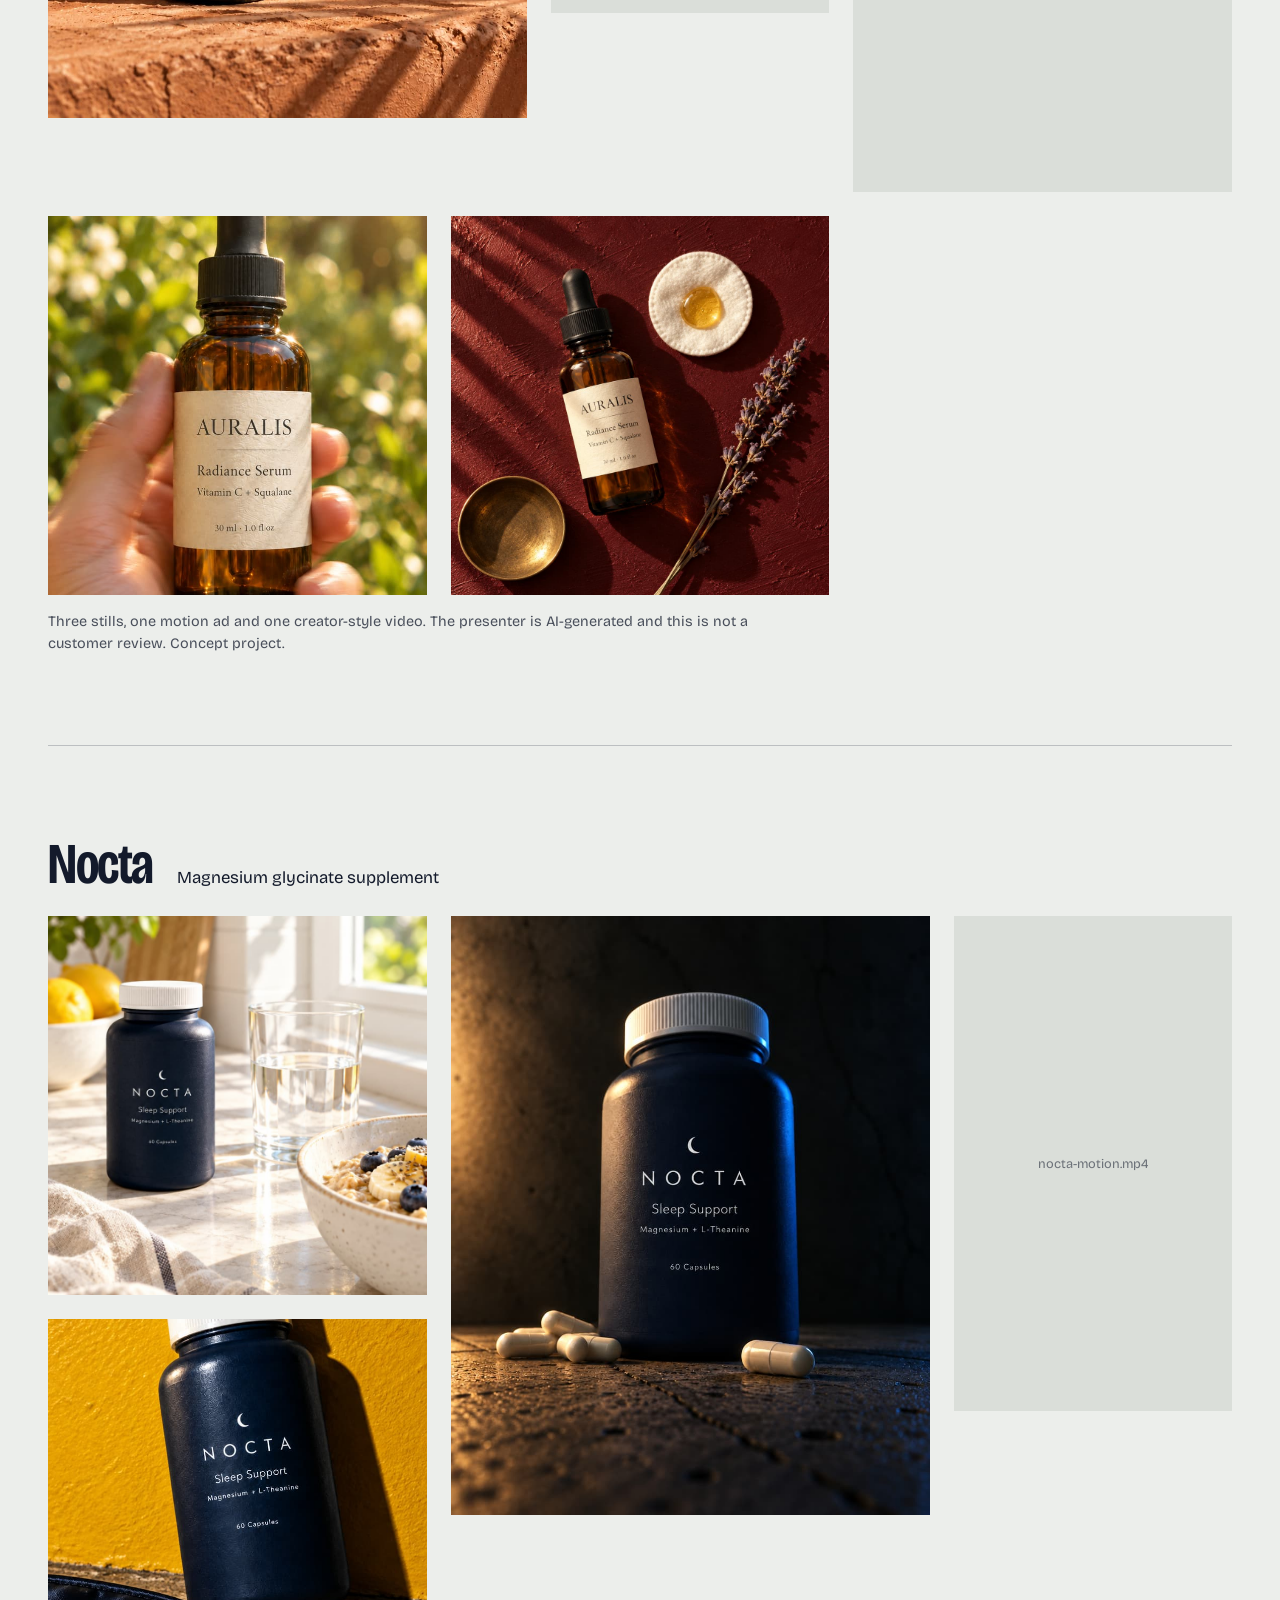
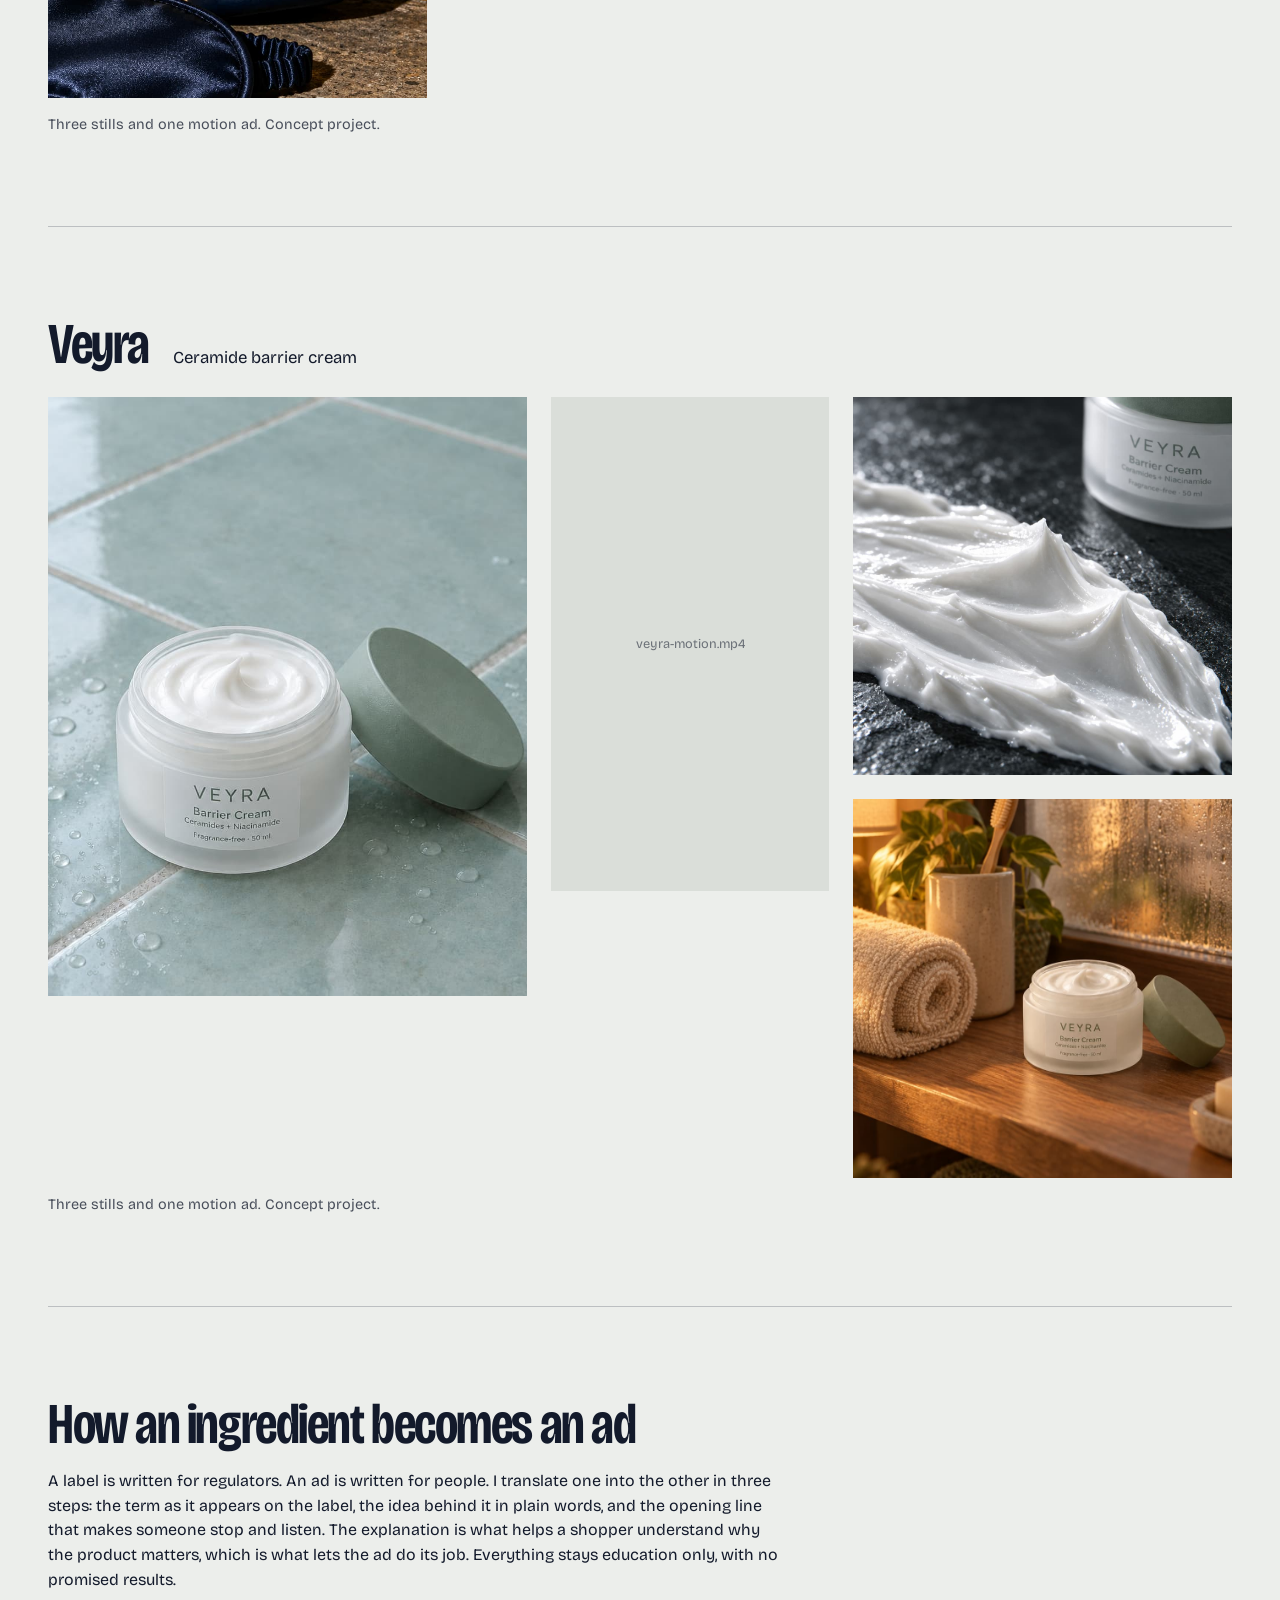
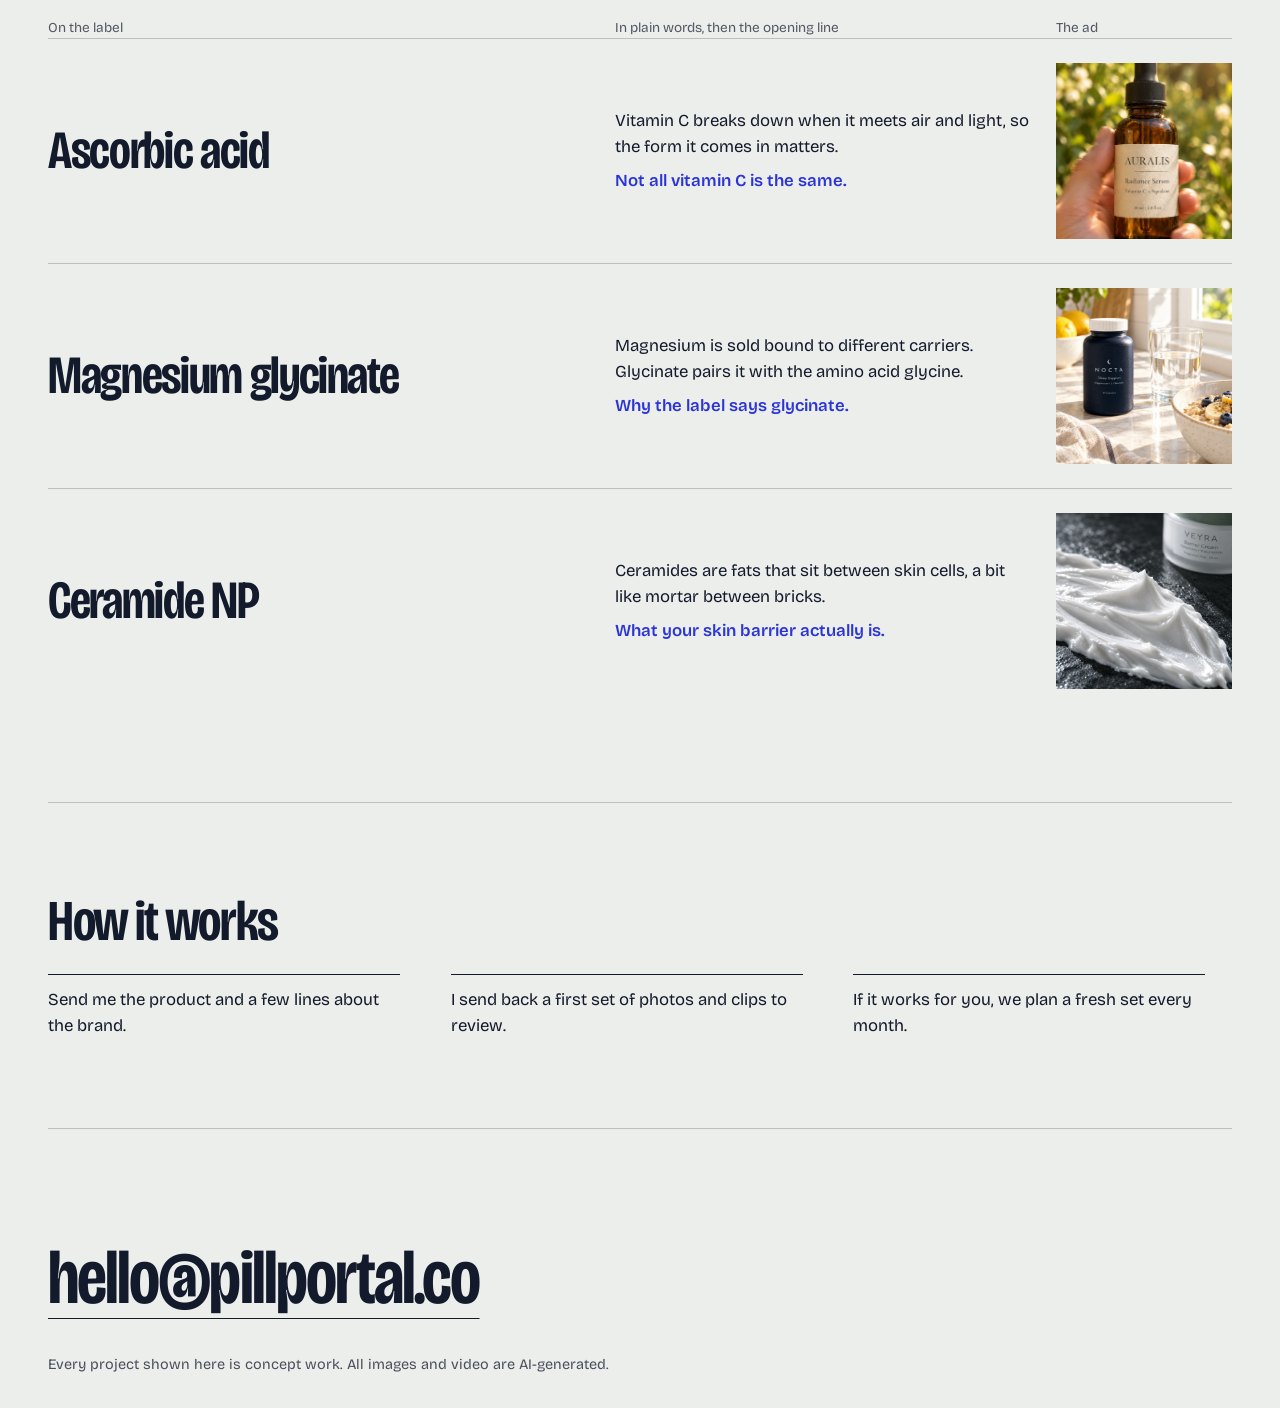
==== commit f9d96054: "duplicate header fixed" ====
--- a/index.html
+++ b/index.html
@@ -19,14 +19,11 @@
 
 <body>
     <div class="wrap">
-        <header><a class="mark" href="index.html">PillPortal Studio</a>
-            <nav><a href="index.html#work">Work</a><a href="assets.html">Assets</a><a
-                    href="mailto:hello@pillportal.co">Contact</a></nav>
+        <header><a class="mark" href="/">PillPortal Studio</a>
+            <nav><a href="/#work">Work</a><a href="/assets">Assets</a><a href="mailto:hello@pillportal.co">Contact</a>
+            </nav>
         </header>
-        <header><a class="mark" href="index.html">PillPortal Studio</a>
-            <nav><a href="index.html#work">Work</a><a href="assets.html">Assets</a><a
-                    href="mailto:hello@pillportal.co">Contact</a></nav>
-        </header>
+
         <main>
             <section class="hero">
                 <h1>We turn ingredient science into product content built to get noticed and sell.</h1>
@@ -71,7 +68,7 @@
                     </figure>
                 </div>
                 <p class="note">Three stills, one motion ad and one creator-style video. The presenter is AI-generated
-                    and this is not a customer review. Concept project, fictional brand.</p>
+                    and this is not a customer review. Concept project.</p>
             </section>
             <section class="work">
                 <div class="head">
@@ -93,7 +90,7 @@
                             playsinline preload="metadata" aria-label="Nocta motion ad" onerror="this.remove()"></video>
                     </figure>
                 </div>
-                <p class="note">Three stills and one motion ad. Concept project, fictional brand.</p>
+                <p class="note">Three stills and one motion ad. Concept project.</p>
             </section>
             <section class="work">
                 <div class="head">
@@ -115,7 +112,7 @@
                                 alt="Veyra cream, concept still 3" onerror="this.remove()"></figure>
                     </div>
                 </div>
-                <p class="note">Three stills and one motion ad. Concept project, fictional brand.</p>
+                <p class="note">Three stills and one motion ad. Concept project.</p>
             </section>
             <section class="work">
                 <h2>How an ingredient becomes an ad</h2>
@@ -171,8 +168,7 @@
             </section>
         </main>
         <footer><a class="mail" href="mailto:hello@pillportal.co">hello@pillportal.co</a>
-            <p class="note">Every project shown here is concept work for a fictional brand. All images and video are
-                AI-generated.</p>
+            <p class="note">Every project shown here is concept work. All images and video are AI-generated.</p>
         </footer>
     </div>
 </body>
